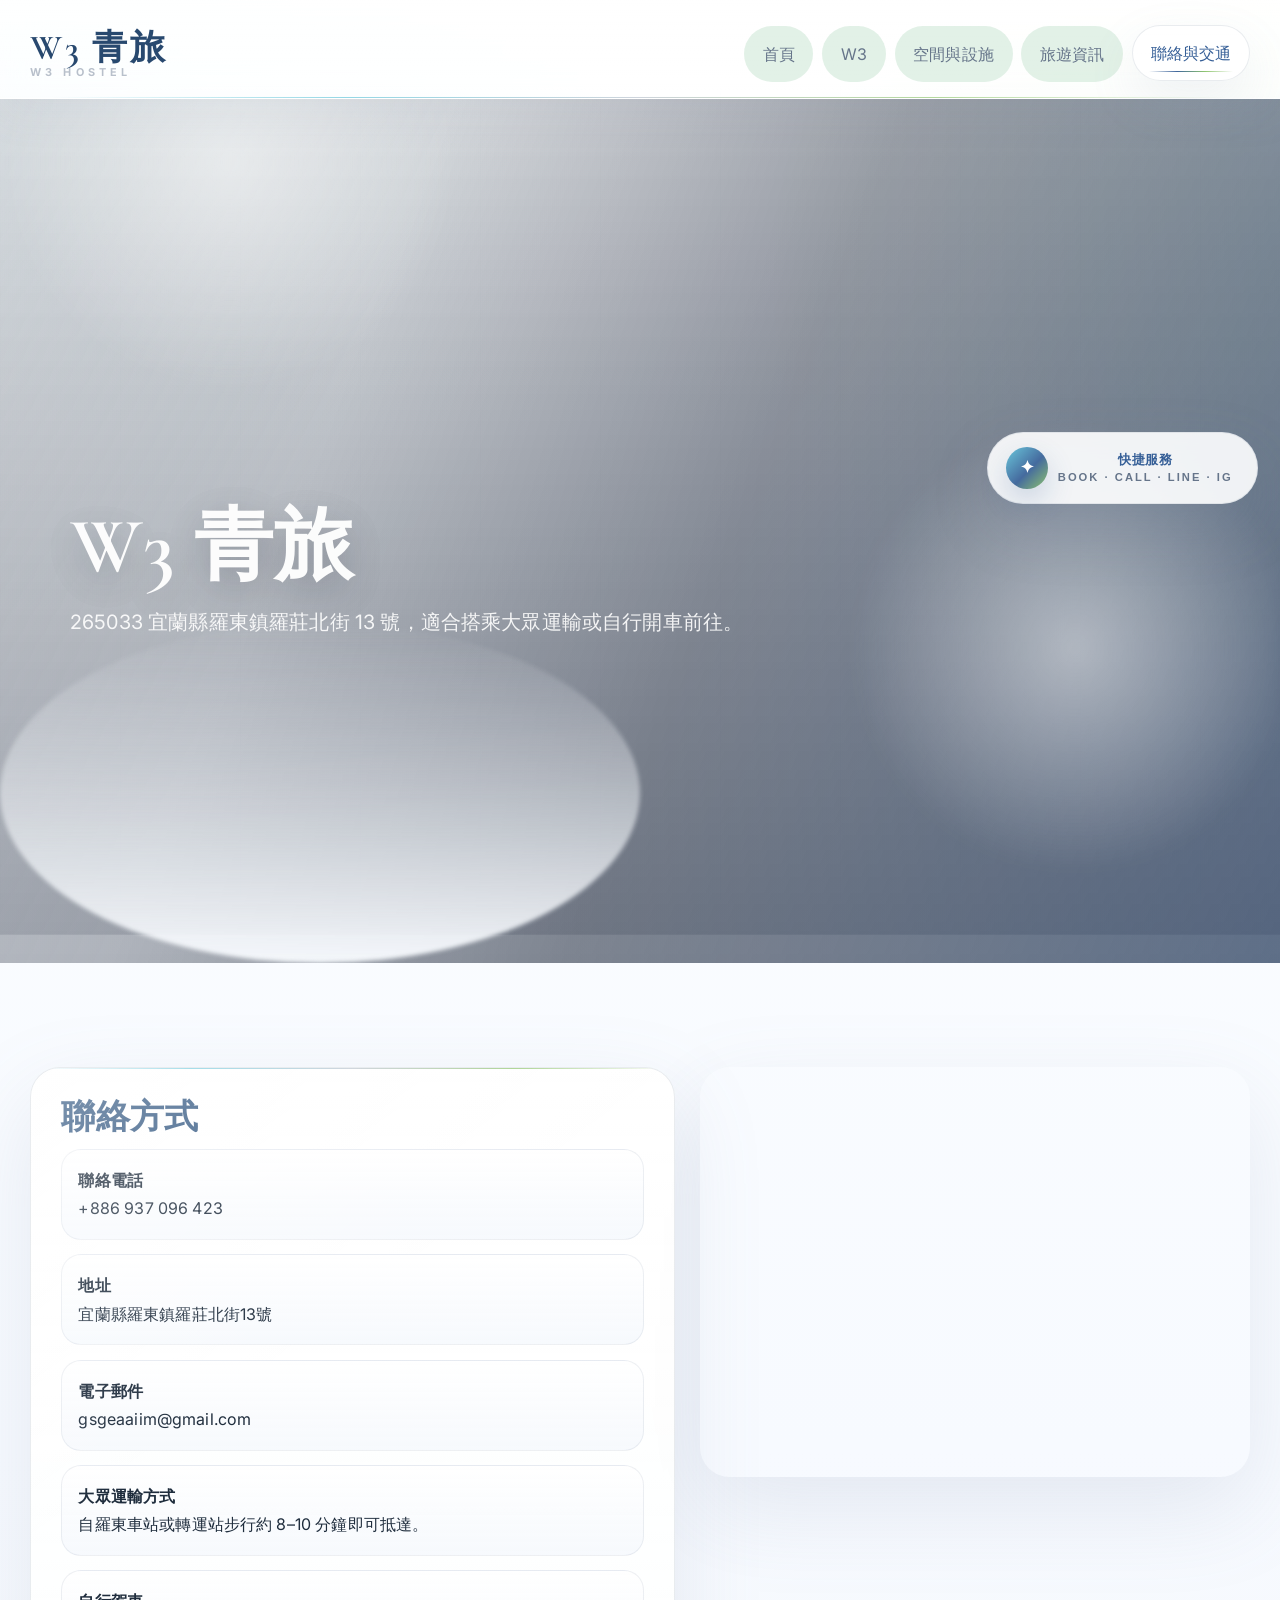
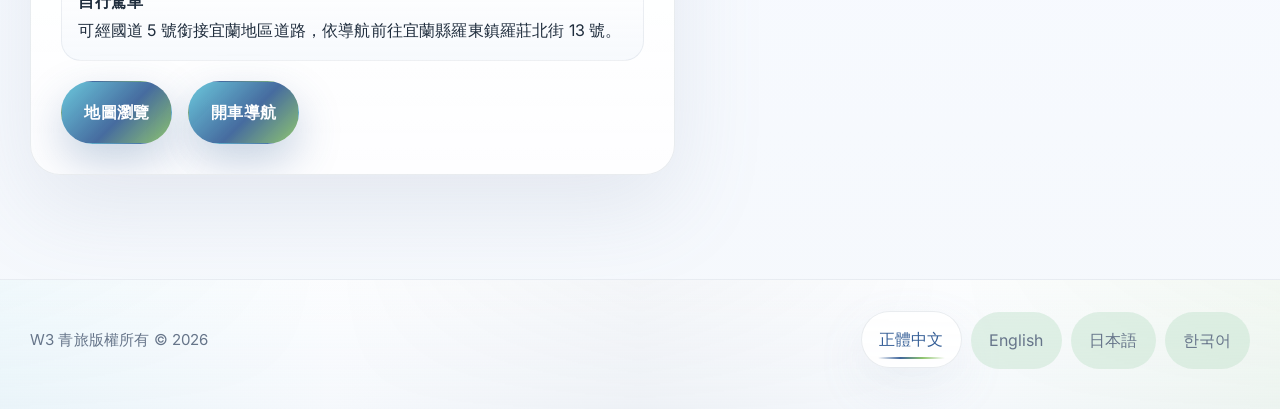
==== contact.html @ 912a3f24 "Add files via upload" ====
<!DOCTYPE html>
<html lang="zh-Hant">
<head>
  <meta charset="UTF-8" />
  <meta name="viewport" content="width=device-width, initial-scale=1.0" />
  <meta name="theme-color" content="#ffffff" />
  <title>聯絡與交通｜羅東 W3 青旅</title>
  <meta name="description" content="查看 W3 青旅地址、電話、Email 與交通方式，輕鬆抵達羅東住宿。" />
  <meta name="keywords" content="W3 Hostel 聯絡方式, 羅東青旅地址, 羅東住宿交通, 宜蘭住宿導航, 羅東住宿電話" />
  <link rel="canonical" href="https://w3-hostel.win/contact.html" />
  <meta property="og:title" content="聯絡與交通｜羅東 W3 青旅" />
  <meta property="og:description" content="快速查看地址、電話、Email 與地圖導航，輕鬆前往 W3 Hostel。" />
  <meta property="og:image" content="https://w3-hostel.win/assets/images/main-02.jpg" />
  <meta property="og:url" content="https://w3-hostel.win/contact.html" />
  <meta property="og:type" content="website" />
  <link rel="alternate" hreflang="zh-Hant" href="https://w3-hostel.win/contact.html" />
  <link rel="alternate" hreflang="en" href="https://w3-hostel.win/contact.html?lang=en" />
  <link rel="alternate" hreflang="ja" href="https://w3-hostel.win/contact.html?lang=ja" />
  <link rel="alternate" hreflang="ko" href="https://w3-hostel.win/contact.html?lang=ko" />
  <script type="application/ld+json">
  {
    "@context": "https://schema.org",
    "@type": "Hostel",
    "name": "W3 Hostel",
    "image": "https://w3-hostel.win/assets/images/main-01.jpg",
    "address": {
      "@type": "PostalAddress",
      "streetAddress": "羅莊北街13號",
      "addressLocality": "羅東鎮",
      "addressRegion": "宜蘭縣",
      "addressCountry": "TW"
    },
    "telephone": "+886937096423",
    "email": "chinghuilin48@gmail.com",
    "url": "https://w3-hostel.win/contact.html"
  }
  </script>
  <link rel="preconnect" href="https://fonts.googleapis.com" />
  <link rel="preconnect" href="https://fonts.gstatic.com" crossorigin />
  <link href="https://fonts.googleapis.com/css2?family=Cormorant+Garamond:wght@500;600;700&family=Inter:wght@400;500;600;700;800&display=swap" rel="stylesheet" />
  <link rel="stylesheet" href="assets/css/styles.css" />
  <script async src="https://www.googletagmanager.com/gtag/js?id=G-Y6GL0WTBMC"></script>
  <script>
    window.dataLayer = window.dataLayer || [];
    function gtag(){dataLayer.push(arguments);}
    gtag('js', new Date());
    gtag('config', 'G-Y6GL0WTBMC');
  </script>
</head>
<body>
  <header class="topbar">
    <div class="container nav">
      <a class="brand" href="index.html">W3 青旅<small>W3 HOSTEL</small></a>
      <nav class="nav-links">
        <a href="index.html" data-nav-index="0">首頁</a>
        <a href="w3.html" data-nav-index="1">W3</a>
        <a href="space.html" data-nav-index="2">空間與設施</a>
        <a href="travel.html" data-nav-index="3">旅遊資訊</a>
        <a class="active" href="contact.html" data-nav-index="4">聯絡與交通</a>
      </nav>
    </div>
  </header>

  <section class="hero contact-hero">
    <div class="slides">
      <div class="slide" style="background-image:url('assets/images/contact-01.jpg')"></div>
      <div class="slide" style="background-image:url('assets/images/contact-02.jpg')"></div>
      <div class="slide" style="background-image:url('assets/images/contact-03.jpg')"></div>
      <div class="slide" style="background-image:url('assets/images/contact-04.jpg')"></div>
    </div>

    <div class="hero-content">
      <h1 data-i18n="contact.blendTitle">W3 青旅</h1>
      <p data-i18n="contact.blendDesc">265033 宜蘭縣羅東鎮羅莊北街 13 號，適合搭乘大眾運輸或自行開車前往。</p>
    </div>
  </section>

  <main>
    <section>
      <div class="container contact-grid">
        <article class="card reveal">
          <h3 data-i18n="contact.cardTitle">聯絡方式</h3>
          <ul class="contact-list">
            <li>
              <strong data-i18n="contact.phone">聯絡電話</strong><br />
              <a href="tel:+886937096423">+886 937 096 423</a>
            </li>
            <li>
              <strong data-i18n="contact.address">地址</strong><br />
              宜蘭縣羅東鎮羅莊北街13號
            </li>
            <li>
              <strong data-i18n="contact.email">電子郵件</strong><br />
              <a href="mailto:gsgeaaiim@gmail.com">gsgeaaiim@gmail.com</a>
            </li>
            <li>
              <strong data-i18n="contact.transport">大眾運輸方式</strong><br />
              <span data-i18n="contact.transportDesc">自羅東車站或轉運站步行約 8–10 分鐘即可抵達。</span>
            </li>
            <li>
              <strong data-i18n="contact.drive">自行駕車</strong><br />
              <span data-i18n="contact.driveDesc">可經國道 5 號銜接宜蘭地區道路，依導航前往宜蘭縣羅東鎮羅莊北街 13 號。</span>
            </li>
          </ul>

          <div class="cta-row" style="justify-content:flex-start; margin-top:1.25rem;">
            <a class="btn btn-primary" href="https://maps.google.com/?q=%E5%AE%9C%E8%98%AD%E7%B8%A3%E7%BE%85%E6%9D%B1%E9%8E%AE%E7%BE%85%E8%8E%8A%E5%8C%97%E8%A1%9713%E8%99%9F" target="_blank" rel="noreferrer" data-i18n="contact.map">地圖瀏覽</a>
            <a class="btn btn-secondary" href="https://www.google.com/maps/dir/?api=1&destination=%E5%AE%9C%E8%98%AD%E7%B8%A3%E7%BE%85%E6%9D%B1%E9%8E%AE%E7%BE%85%E8%8E%8A%E5%8C%97%E8%A1%9713%E8%99%9F" target="_blank" rel="noreferrer" data-i18n="contact.nav">開車導航</a>
          </div>
        </article>

        <article class="embed-map reveal">
          <iframe src="https://www.google.com/maps?q=%E5%AE%9C%E8%98%AD%E7%B8%A3%E7%BE%85%E6%9D%B1%E9%8E%AE%E7%BE%85%E8%8E%8A%E5%8C%97%E8%A1%9713%E8%99%9F&z=16&output=embed" loading="lazy" referrerpolicy="no-referrer-when-downgrade"></iframe>
        </article>
      </div>
    </section>
  </main>

  <footer class="site-footer">
    <div class="container footer-inner">
      <div class="small" data-i18n="footer.rights">W3 青旅版權所有 © 2026</div>
      <div class="lang-switch">
        <button data-lang="zh-Hant" class="active">正體中文</button>
        <button data-lang="en">English</button>
        <button data-lang="ja">日本語</button>
        <button data-lang="ko">한국어</button>
      </div>
    </div>
  </footer>

  <script src="assets/js/site.js"></script>
</body>
</html>
---- assets/css/styles.css ----
:root {
  --bright-white: #ffffff;
  --white-soft: #fcfdff;
  --white-veil: rgba(255,255,255,0.78);
  --skywriting: #63c5da;
  --drizzle: #dce8f3;
  --cloud-dancer: #f5f8fc;
  --micro-chip: #242833;
  --directoire-blue: #365f97;
  --simply-green: #83bf60;
  --tangerine-tango: #dd6b2d;
  --silver-shadow: #b8c0cb;
  --silver-line: rgba(122, 139, 164, 0.18);
  --ink: #1f2d3d;
  --muted: #66758a;
  --max: 1220px;
  --radius: 30px;
  --radius-lg: 42px;
  --shadow-soft: 0 24px 60px rgba(120, 136, 160, 0.10);
  --shadow-card: 0 32px 90px rgba(119, 135, 161, 0.15);
  --shadow-float: 0 20px 50px rgba(138, 154, 180, 0.12);
  --border-soft: 1px solid rgba(118, 135, 158, 0.16);
  --gradient-accent: linear-gradient(135deg, rgba(99,197,218,0.95), rgba(54,95,151,0.92) 55%, rgba(131,191,96,0.9));
  --gradient-line: linear-gradient(90deg, rgba(99,197,218,0), rgba(99,197,218,0.95), rgba(184,192,203,0.95), rgba(131,191,96,0.85), rgba(99,197,218,0));
}

* { box-sizing: border-box; }
html { scroll-behavior: smooth; }
body {
  margin: 0;
  color: var(--ink);
  font-family: "Inter", "Noto Sans TC", "Noto Sans JP", "Noto Sans KR", system-ui, sans-serif;
  line-height: 1.78;
  letter-spacing: 0.01em;
  background:
    radial-gradient(circle at 0% 0%, rgba(99,197,218,0.10), transparent 26%),
    radial-gradient(circle at 100% 14%, rgba(131,191,96,0.10), transparent 24%),
    linear-gradient(180deg, #ffffff 0%, #fbfdff 26%, #f7faff 72%, #f5f8fc 100%);
}
body::before,
body::after {
  content: "";
  position: fixed;
  inset: 0;
  pointer-events: none;
  z-index: 0;
}
body::before {
  background:
    linear-gradient(120deg, rgba(255,255,255,0.55), transparent 36%),
    repeating-linear-gradient(90deg, rgba(184,192,203,0.045) 0, rgba(184,192,203,0.045) 1px, transparent 1px, transparent 120px);
  opacity: 0.58;
}
body::after {
  background:
    radial-gradient(circle at 18% 18%, rgba(255,255,255,0.72), transparent 18%),
    radial-gradient(circle at 84% 72%, rgba(255,255,255,0.68), transparent 18%);
  filter: blur(8px);
  opacity: 0.7;
}

::selection { background: rgba(99,197,218,0.18); color: var(--ink); }
a { color: inherit; text-decoration: none; }
img { max-width: 100%; display: block; }
main, header, footer { position: relative; z-index: 1; }
.container { width: min(100% - 2rem, var(--max)); margin: 0 auto; }

.topbar {
  position: sticky;
  top: 0;
  z-index: 50;
  padding-top: 10px;
  backdrop-filter: blur(18px) saturate(160%);
  background: linear-gradient(180deg, rgba(255,255,255,0.90), rgba(255,255,255,0.74));
  border-bottom: 1px solid rgba(255,255,255,0.84);
  box-shadow: 0 16px 40px rgba(129, 145, 168, 0.08);
}
.topbar::after {
  content: "";
  position: absolute;
  left: 50%;
  bottom: 0;
  width: min(92vw, 1240px);
  height: 1px;
  transform: translateX(-50%);
  background: var(--gradient-line);
  opacity: 0.72;
}
.nav {
  display: flex;
  align-items: center;
  justify-content: space-between;
  min-height: 88px;
  gap: 1rem;
}
.brand {
  display: inline-flex;
  flex-direction: column;
  gap: .18rem;
  font-family: "Cormorant Garamond", "Noto Serif TC", serif;
  font-size: 2.2rem;
  line-height: .95;
  font-weight: 700;
  letter-spacing: .08em;
  color: #28496f;
  text-shadow: 0 1px 0 rgba(255,255,255,0.85);
}
.brand small {
  font-family: "Inter", sans-serif;
  font-size: .68rem;
  font-weight: 700;
  letter-spacing: .38em;
  color: var(--silver-shadow);
}
.nav-links, .lang-switch {
  display: flex;
  flex-wrap: wrap;
  gap: .55rem;
}
.nav-links a,
.lang-switch button {
  position: relative;
  padding: .82rem 1.1rem;
  border-radius: 999px;
  border: 1px solid transparent;
  color: var(--muted);
  background: rgba(197, 228, 208, 0.5);
  font: inherit;
  transition: transform .28s ease, color .28s ease, background .28s ease, border-color .28s ease, box-shadow .28s ease;
  cursor: pointer;
}
.nav-links a::after,
.lang-switch button::after {
  content: "";
  position: absolute;
  left: 1rem;
  right: 1rem;
  bottom: .5rem;
  height: 1.5px;
  border-radius: 999px;
  background: linear-gradient(90deg, rgba(99,197,218,0), rgba(54,95,151,0.95), rgba(131,191,96,0.9), rgba(99,197,218,0));
  transform: scaleX(0);
  transform-origin: center;
  transition: transform .28s ease;
}
.nav-links a:hover,
.nav-links a.active,
.lang-switch button:hover,
.lang-switch button.active {
  color: var(--directoire-blue);
  background: rgba(255,255,255,0.88);
  border-color: rgba(118,135,158,0.16);
  box-shadow: var(--shadow-float);
  transform: translateY(-1px);
}
.nav-links a:hover::after,
.nav-links a.active::after,
.lang-switch button:hover::after,
.lang-switch button.active::after { transform: scaleX(1); }

.hero,
.page-hero {
  position: relative;
  overflow: hidden;
  color: var(--bright-white);
}
.hero {
  min-height: 96vh;
  display: grid;
  align-items: center;
}
.hero::before,
.page-hero::before {
  content: "";
  position: absolute;
  inset: 0;
  z-index: 1;
  background:
    linear-gradient(112deg, rgba(255,255,255,0.18) 0%, rgba(255,255,255,0.06) 28%, rgba(23,33,54,0.30) 56%, rgba(32,58,96,0.55) 100%),
    linear-gradient(180deg, rgba(16,26,44,0.16), rgba(16,26,44,0.34));
}
.hero::after,
.page-hero::after {
  content: "";
  position: absolute;
  inset: auto auto -18% -8%;
  width: 50vw;
  height: 50vw;
  min-width: 340px;
  min-height: 340px;
  border-radius: 50%;
  z-index: 1;
  background: radial-gradient(circle, rgba(255,255,255,0.22) 0%, rgba(255,255,255,0.05) 36%, transparent 68%);
  filter: blur(2px);
}
.hero-content,
.page-hero .container {
  position: relative;
  z-index: 2;
}
.hero-content {
  width: min(100% - 2rem, 1140px);
  margin: 0 auto;
  padding: 9rem 0 6.5rem;
}
.hero-content > * { max-width: 780px; }
.slides, .slides::after { position: absolute; inset: 0; }
.slides::after {
  content: "";
  background: linear-gradient(180deg, rgba(255,255,255,0.02), rgba(17,28,49,0.16));
}
.slide {
  position: absolute;
  inset: 0;
  background-size: cover;
  background-position: center;
  opacity: 0;
  animation: heroFade 18s infinite;
  transform: scale(1.08);
  filter: saturate(0.98) brightness(0.96);
}
.slide:nth-child(1) { animation-delay: 0s; }
.slide:nth-child(2) { animation-delay: 6s; }
.slide:nth-child(3) { animation-delay: 12s; }
@keyframes heroFade {
  0%, 28% { opacity: 1; }
  33%, 100% { opacity: 0; }
}
.eyebrow {
  display: inline-flex;
  align-items: center;
  gap: .72rem;
  padding: .65rem 1rem;
  border-radius: 999px;
  background: rgba(255,255,255,0.13);
  border: 1px solid rgba(255,255,255,0.22);
  box-shadow: inset 0 1px 0 rgba(2210, 255, 255, 0.5), 0 14px 34px rgba(17,28,49,0.08);
  font-size: .82rem;
  font-weight: 600;
  letter-spacing: .22em;
  text-transform: uppercase;
}
.hero h1,
.page-hero h1,
.section-head h2,
.overlay-text h3,
.card h3 {
  font-family: "Cormorant Garamond", "Noto Serif TC", serif;
  letter-spacing: .01em;
}
.hero h1,
.page-hero h1 {
  font-size: clamp(3.2rem, 6.2vw, 6.1rem);
  line-height: .94;
  margin: 1.15rem 0 1.2rem;
  font-weight: 700;
  text-wrap: balance;
  text-shadow: 0 12px 40px rgba(12,20,38,0.24);
}
.hero p,
.page-hero p {
  font-size: clamp(1.05rem, 1.8vw, 1.24rem);
  color: rgba(255,255,255,0.94);
  max-width: 52rem;
}
.cta-row {
  display: flex;
  flex-wrap: wrap;
  gap: 1rem;
  margin-top: 2rem;
}
.btn {
  display: inline-flex;
  align-items: center;
  gap: .65rem;
  padding: 1rem 1.38rem;
  border-radius: 999px;
  font-weight: 1000;
  border: 1px solid transparent;
  transition: transform .28s ease, box-shadow .28s ease, border-color .28s ease, background .28s ease, color .28s ease;
}
.btn:hover { transform: translateY(-2px); }
.btn-primary {
  color: var(--bright-white);
  background: var(--gradient-accent);
  box-shadow: 0 18px 44px rgba(54,95,151,0.28);
}
.btn-secondary {
  color: var(--bright-white);
  background: var(--gradient-accent);
  box-shadow: 0 18px 44px rgba(54,95,151,0.28);
}
.stats {
  display: grid;
  grid-template-columns: repeat(3, 1fr);
  gap: 1rem;
  max-width: 900px;
  margin-top: 2.5rem;
}
.stat {
  padding: 1.15rem 1.15rem;
  border-radius: 28px;
  background: rgba(255,255,255,0.14);
  border: 1px solid rgba(255,255,255,0.22);
  backdrop-filter: blur(14px);
  box-shadow: inset 0 1px 0 rgba(255,255,255,0.14), 0 20px 44px rgba(12,20,38,0.10);
}
.stat strong {
  display: block;
  font-family: "Cormorant Garamond", serif;
  font-size: 2.35rem;
  line-height: 1;
  margin-bottom: .34rem;
}
.stat span { color: rgba(240,245,255,1); }

main section { padding: 6.5rem 0; }
.section-head {
  position: relative;
  max-width: 780px;
  margin-bottom: 2.6rem;
}
.section-head::after {
  content: "";
  display: block;
  width: 120px;
  height: 1px;
  margin-top: 1.3rem;
  background: var(--gradient-line);
}
.kicker {
  color: var(--silver-shadow);
  text-transform: uppercase;
  letter-spacing: .28em;
  font-size: .72rem;
  font-weight: 800;
}
.section-head h2 {
  font-size: clamp(2.8rem, 4.2vw, 4rem);
  margin: .5rem 0 .9rem;
  line-height: .95;
  color: #294a73;
  text-wrap: balance;
}
.section-head p { color: var(--muted); font-size: 1.02rem; }

.feature-grid,
.info-grid,
.travel-grid,
.contact-grid,
.booking-grid {
  display: grid;
  gap: 1.55rem;
}
.feature-grid { grid-template-columns: repeat(3, 1fr); }
.info-grid { grid-template-columns: repeat(2, 1fr); }
.travel-grid { grid-template-columns: repeat(2, 1fr); }
.contact-grid { grid-template-columns: 1.08fr .92fr; }
.booking-grid { grid-template-columns: repeat(2, 1fr); }

.card,
.social-chip,
.overlay-text,
.multi-bg,
.parallax,
.blend-bg,
.embed-map iframe {
  box-shadow: var(--shadow-card);
}
.card {
  position: relative;
  overflow: hidden;
  background: linear-gradient(180deg, rgba(255,255,255,0.94), rgba(255,255,255,0.84));
  border: var(--border-soft);
  border-radius: var(--radius);
  padding: 1.9rem;
  backdrop-filter: blur(16px);
}
.card::before {
  content: "";
  position: absolute;
  inset: 0 0 auto 0;
  height: 1px;
  background: var(--gradient-line);
  opacity: .85;
}
.card::after {
  content: "";
  position: absolute;
  inset: 0;
  background: linear-gradient(145deg, rgba(255,255,255,0.38), transparent 42%);
  pointer-events: none;
}
.card h3 {
  position: relative;
  margin: .12rem 0 .85rem;
  font-size: 2.15rem;
  line-height: 1.02;
  color: #325781;
}
.card p,
.card li { position: relative; color: var(--ink); }
.icon-badge {
  width: 3.45rem;
  height: 3.45rem;
  display: inline-grid;
  place-items: center;
  border-radius: 20px;
  margin-bottom: 1.15rem;
  color: white;
  font-size: 1.18rem;
  background: linear-gradient(145deg, rgba(54,95,151,0.98), rgba(99,197,218,0.94), rgba(131,191,96,0.9));
  box-shadow: 0 16px 36px rgba(54,95,151,0.22);
}

.page-hero {
  min-height: 64vh;
  display: grid;
  align-items: end;
}
.page-hero .container {
  padding-bottom: 3.8rem;
}
.page-hero .container > * { max-width: 760px; }
.parallax-stack { display: grid; gap: 1.5rem; }
.parallax,
.multi-bg,
.blend-bg {
  position: relative;
  overflow: hidden;
  border-radius: var(--radius-lg);
  isolation: isolate;
  border: 1px solid rgba(255,255,255,0.38);
}
.parallax {
  min-height: 410px;
  background-attachment: fixed;
  background-size: cover;
  background-position: center;
}
.parallax::before,
.multi-bg::before,
.blend-bg::before {
  content: "";
  position: absolute;
  inset: 0;
}
.parallax::after,
.multi-bg::after,
.blend-bg::after {
  content: "";
  position: absolute;
  inset: 0;
  background:
    linear-gradient(165deg, rgba(255,255,255,0.16), rgba(255,255,255,0.03) 26%, rgba(17,27,46,0.18) 54%, rgba(36,55,88,0.34)),
    linear-gradient(180deg, rgba(17,27,46,0.04), rgba(17,27,46,0.24));
}
.overlay-text {
  position: absolute;
  inset: auto 1.5rem 1.5rem 1.5rem;
  z-index: 2;
  color: white;
  padding: 1.22rem 1.28rem;
  border-radius: 26px;
  border: 1px solid rgba(255,255,255,0.16);
  background: linear-gradient(180deg, rgba(255,255,255,0.18), rgba(18,35,63,0.58));
  backdrop-filter: blur(16px) saturate(130%);
}
.overlay-text h3 {
  font-size: 2.1rem;
  margin: 0 0 .42rem;
}
.overlay-text p { margin: 0; color: rgba(255,255,255,0.92); }
.multi-bg, .blend-bg { min-height: 410px; }
.multi-bg::before {
  background-image: var(--bg1), var(--bg2), var(--bg3), var(--bg4);
  background-size: cover, 36%, 26%, 22%;
  background-position: center, 8% 14%, 88% 18%, 82% 84%;
  background-repeat: no-repeat;
  transform: scale(1.03);
}
.blend-bg::before {
  background-image: linear-gradient(135deg, rgba(255,255,255,.10), rgba(54,95,151,.28)), var(--bg1), var(--bg2);
  background-size: cover, cover, 34%;
  background-position: center, center, 92% 12%;
  background-blend-mode: screen, normal, soft-light;
}
.room-list,
.service-list,
.contact-list,
.transport-list {
  list-style: none;
  padding: 0;
  margin: 0;
  display: grid;
  gap: .9rem;
}
.room-list li,
.service-list li,
.contact-list li,
.transport-list li {
  padding: 1rem 1rem;
  border-radius: 20px;
  background: linear-gradient(180deg, rgba(255,255,255,0.96), rgba(246,249,253,0.92));
  border: 1px solid rgba(118,135,158,0.12);
  box-shadow: inset 0 1px 0 rgba(255,255,255,0.75);
}
.social-row,
.footer-links {
  display: flex;
  flex-wrap: wrap;
  gap: .9rem;
  align-items: center;
}
.social-chip {
  position: relative;
  display: inline-flex;
  align-items: center;
  gap: .68rem;
  padding: .95rem 1.12rem;
  border-radius: 999px;
  background: linear-gradient(180deg, rgba(255,255,255,0.95), rgba(250,252,255,0.88));
  border: var(--border-soft);
  transition: transform .28s ease, box-shadow .28s ease, border-color .28s ease;
}
.social-chip:hover,
.booking-grid .card:hover,
.feature-grid .card:hover,
.info-grid .card:hover,
.travel-grid .card:hover,
.parallax:hover,
.multi-bg:hover,
.blend-bg:hover {
  transform: translateY(-4px);
  box-shadow: 0 32px 86px rgba(117, 133, 157, 0.18);
}
.embed-map iframe {
  width: 100%;
  min-height: 410px;
  border: 0;
  border-radius: var(--radius);
}

.site-footer {
  position: relative;
  overflow: hidden;
  padding: 2rem 0 2.5rem;
  background: linear-gradient(180deg, rgba(255,255,255,0.64) 0%, rgba(245,248,252,0.98) 100%);
  border-top: 1px solid rgba(118,135,158,0.10);
}
.site-footer::before {
  content: "";
  position: absolute;
  inset: 0;
  pointer-events: none;
  background:
    linear-gradient(90deg, rgba(99,197,218,0.08), transparent 26%, rgba(184,192,203,0.12) 50%, transparent 74%, rgba(131,191,96,0.08));
}
.footer-inner {
  position: relative;
  display: flex;
  justify-content: space-between;
  align-items: center;
  gap: 1rem;
  flex-wrap: wrap;
}
.small { color: var(--muted); font-size: .94rem; }
.reveal {
  opacity: 0;
  transform: translateY(50px);
  transition: opacity .9s ease, transform .9s ease;
}
.reveal.visible {
  opacity: 1;
  transform: translateY(0);
}

@media (max-width: 960px) {
  .feature-grid,
  .info-grid,
  .travel-grid,
  .contact-grid,
  .booking-grid,
  .stats { grid-template-columns: 1fr; }
  .nav {
    padding: .6rem 0 1rem;
    align-items: flex-start;
    flex-direction: column;
  }
  .hero { min-height: 88vh; }
  .parallax { background-attachment: scroll; }
}

@media (max-width: 720px) {
  .topbar { padding-top: 0; }
  main section { padding: 4.6rem 0; }
  .hero-content { padding: 7.4rem 0 4.4rem; }
  .hero h1, .page-hero h1 { font-size: clamp(2.8rem, 12vw, 4.5rem); }
  .section-head h2 { font-size: clamp(2.45rem, 9vw, 3.2rem); }
  .multi-bg::before,
  .blend-bg::before { background-size: cover, 42%, 34%, 28%; }
  .overlay-text { inset: auto 1rem 1rem 1rem; }
  .card { padding: 1.5rem; }
  .brand { font-size: 1.9rem; }
}



/* Ultra scroll scene upgrade */
html { overflow-x: hidden; }
body { overflow-x: hidden; }

.hero,
.page-hero,
.parallax,
.multi-bg,
.blend-bg,
.card,
.section-head,
.contact-grid,
.info-grid,
.travel-grid {
  transform-style: preserve-3d;
  will-change: transform, opacity, filter;
}

.hero::after,
.page-hero::after {
  content: "";
  position: absolute;
  inset: auto 0 0 0;
  height: 28%;
  z-index: 1;
  background: linear-gradient(180deg, rgba(255,255,255,0) 0%, rgba(248,251,255,0.42) 45%, rgba(248,251,255,0.96) 100%);
  pointer-events: none;
}

.hero .slides,
.page-hero {
  transform: translateY(calc(var(--hero-shift, 0px) * -0.8)) scale(var(--hero-scale, 1));
  transition: transform .25s linear;
}

.hero-content,
.page-hero .container {
  position: relative;
  z-index: 2;
  transform: translateY(var(--hero-content-shift, 0px));
  transition: transform .25s linear;
}

.reveal {
  opacity: 0;
  transform: translate3d(0, 72px, 0) scale(.965);
  filter: blur(10px);
  transition:
    opacity .9s cubic-bezier(.2,.8,.2,1),
    transform 1.05s cubic-bezier(.2,.8,.2,1),
    filter 1s ease,
    box-shadow .5s ease;
}
.reveal.visible {
  opacity: 1;
  transform: translate3d(0, 0, 0) scale(1);
  filter: blur(0);
}

.reveal.scene-active {
  transform:
    translate3d(0, calc(var(--scene-shift, 0px) * -0.16), 0)
    scale(calc(1 + var(--scene-depth, 0) * 0.018))
    rotateX(calc(var(--scene-tilt, 0deg) * 0.35));
}

.page-hero {
  min-height: 72vh;
  display: grid;
  align-items: end;
  padding: 9rem 0 4rem;
  background-attachment: fixed !important;
}

.page-hero .container {
  background: linear-gradient(180deg, rgba(255,255,255,0.08), rgba(255,255,255,0.14));
  backdrop-filter: blur(10px);
  border: 1px solid rgba(255,255,255,0.18);
  border-radius: 32px;
  padding: 2rem 2rem 2.1rem;
  box-shadow: 0 28px 80px rgba(80, 102, 136, 0.14);
}

.parallax-stack {
  display: grid;
  gap: 28px;
}

.parallax {
  --panel-height: 500px;
  --panel-radius: 28px;
  --panel-shadow: 0 24px 60px rgba(15, 23, 42, 0.18);

  position: relative;
  min-height: var(--panel-height);
  border-radius: var(--panel-radius);
  overflow: hidden;
  isolation: isolate;
  box-shadow: var(--panel-shadow);
  border: 1px solid rgba(255, 255, 255, 0.08);

  background-size: contain;
  background-position: center center;
  background-repeat: no-repeat;
  background-color: #111315;

  transform: translateY(var(--scene-shift, 0));
  transition:
    transform 0.8s ease,
    box-shadow 0.5s ease,
    border-color 0.5s ease;
}

.parallax::before {
  content: "";
  position: absolute;
  inset: -2%;
  z-index: 0;

  background-image: inherit;
  background-size: cover;
  background-position: center center;
  background-repeat: no-repeat;

  transform: scale(1.12);
  filter: blur(24px) saturate(1.05) brightness(0.72);
  opacity: 0.95;
}

.parallax::after {
  content: "";
  position: absolute;
  inset: 0;
  z-index: 1;
  background:
    linear-gradient(
      to top,
      rgba(9, 12, 16, 0.78) 0%,
      rgba(9, 12, 16, 0.42) 34%,
      rgba(9, 12, 16, 0.16) 58%,
      rgba(9, 12, 16, 0.06) 100%
    );
}

.parallax:hover {
  box-shadow: 0 32px 80px rgba(15, 23, 42, 0.24);
  transform: translateY(calc(var(--scene-shift, 0) - 4px));
}

.overlay-text {
  position: absolute;
  left: 32px;
  right: 32px;
  bottom: 28px;
  z-index: 2;
  max-width: 720px;
  color: #fff;
}

.overlay-text h1,
.overlay-text h2,
.overlay-text h3 {
  margin: 0 0 10px;
  color: #fff;
  line-height: 1.15;
  letter-spacing: 0.01em;
  text-shadow: 0 2px 18px rgba(0, 0, 0, 0.28);
}

.overlay-text h1 {
  font-size: clamp(2rem, 4vw, 3.4rem);
  font-weight: 700;
}

.overlay-text h2 {
  font-size: clamp(1.05rem, 1.7vw, 1.35rem);
  font-weight: 500;
  opacity: 0.96;
}

.overlay-text h3 {
  font-size: clamp(1.35rem, 2vw, 2rem);
  font-weight: 700;
}

.overlay-text h1::after,
.overlay-text h3::after {
  content: "";
  display: block;
  width: 52px;
  height: 2px;
  margin-top: 12px;
  background: rgba(255, 255, 255, 0.78);
  border-radius: 999px;
}

.overlay-text p {
  margin: 0;
  font-size: clamp(0.98rem, 1.2vw, 1.08rem);
  line-height: 1.8;
  color: rgba(255, 255, 255, 0.92);
  text-shadow: 0 2px 16px rgba(0, 0, 0, 0.26);
}

.parallax.image-contain {
  background-size: contain;
}

.parallax.image-cover {
  background-size: cover;
}

.parallax.image-cover::before {
  display: none;
}

@media (max-width: 768px) {
  .parallax {
    --panel-height: 360px;
    --panel-radius: 22px;
  }

  .overlay-text {
    left: 20px;
    right: 20px;
    bottom: 20px;
    max-width: none;
  }

  .overlay-text p {
    line-height: 1.65;
  }
}

@media (max-width: 480px) {
  .parallax {
    --panel-height: 300px;
  }
}

/* reveal 進場效果 */
.reveal {
  opacity: 1;
  transform: none;
  filter: none;
  transition: opacity .9s ease, transform .9s ease;
}

.reveal.visible {
  opacity: 1;
  transform: none;
  filter: none;
}

/* 手機版 */
@media (max-width: 768px) {
  .parallax {
    --panel-height: 360px;
    --panel-radius: 22px;
  }

  .overlay-text {
    left: 20px;
    right: 20px;
    bottom: 20px;
    max-width: none;
  }

  .overlay-text p {
    line-height: 1.65;
  }
}

/* 超小螢幕 */
@media (max-width: 480px) {
  .parallax {
    --panel-height: 300px;
  }
}
.parallax {
  border: 1px solid rgba(255, 255, 255, 0.08);
  backdrop-filter: blur(2px);
}

.parallax .overlay-text h3::after,
.parallax .overlay-text h1::after {
  content: "";
  display: block;
  width: 52px;
  height: 2px;
  margin-top: 12px;
  background: rgba(255, 255, 255, 0.78);
  border-radius: 999px;
}

.card {
  transition:
    transform .25s linear,
    box-shadow .35s ease,
    border-color .35s ease,
    background .35s ease;
}
.card.scene-active {
  transform:
    translateY(calc(var(--scene-shift, 0px) * -0.08))
    scale(calc(1 + var(--scene-depth, 0) * 0.01));
  box-shadow: 0 30px 90px rgba(124, 141, 167, 0.18);
  border-color: rgba(99, 197, 218, 0.16);
}

.scene-divider {
  height: 120px;
  position: relative;
  overflow: hidden;
}
.scene-divider::before {
  content: "";
  position: absolute;
  inset: 18px 0 auto;
  height: 1px;
  background: linear-gradient(90deg, rgba(99,197,218,0), rgba(99,197,218,.55), rgba(184,192,203,.85), rgba(131,191,96,.48), rgba(99,197,218,0));
}
.scene-divider::after {
  content: "";
  position: absolute;
  left: 50%;
  top: 0;
  width: min(78vw, 880px);
  height: 100%;
  transform: translateX(-50%);
  background: radial-gradient(circle at center, rgba(255,255,255,.92), rgba(255,255,255,0) 68%);
  opacity: .9;
}

.topbar.is-scrolled {
  background: linear-gradient(180deg, rgba(255,255,255,0.92), rgba(255,255,255,0.82));
  box-shadow: 0 20px 46px rgba(129, 145, 168, 0.11);
}

@media (prefers-reduced-motion: reduce) {
  .reveal,
  .reveal.visible,
  .reveal.scene-active,
  .card.scene-active,
  .hero .slides,
  .page-hero,
  .hero-content,
  .page-hero .container,
  .parallax::before,
  .multi-bg::before,
  .blend-bg::before,
  .parallax .overlay-text,
  .multi-bg .overlay-text,
  .blend-bg .overlay-text {
    transition: none !important;
    transform: none !important;
    filter: none !important;
  }
}

@media (max-width: 900px) {
  .page-hero {
    min-height: 56vh;
    padding: 7rem 0 2.6rem;
    background-attachment: scroll !important;
  }
  .page-hero .container {
    padding: 1.35rem;
    border-radius: 24px;
  }
  .scene-divider { height: 72px; }
}



/* Floating booking button */
.floating-booking {
  position: fixed;
  right: 22px;
  bottom: 22px;
  z-index: 80;
  display: flex;
  flex-direction: column;
  gap: 12px;
  align-items: stretch;
  transition: opacity .25s ease, transform .25s ease;
}
.floating-booking .fab-main {
  display: flex;
  align-items: center;
  gap: 10px;
  min-width: 220px;
  padding: 14px 18px;
  border-radius: 999px;
  border: 1px solid rgba(118,135,158,0.14);
  background: rgba(255,255,255,0.88);
  backdrop-filter: blur(16px) saturate(160%);
  color: var(--directoire-blue);
  box-shadow: 0 24px 60px rgba(112,129,156,0.18);
  font-weight: 700;
  letter-spacing: .03em;
  transition: transform .25s ease, box-shadow .25s ease, opacity .25s ease;
}
.floating-booking .fab-main:hover {
  transform: translateY(-2px);
  box-shadow: 0 30px 70px rgba(112,129,156,0.22);
}
.floating-booking .fab-icon {
  width: 42px;
  height: 42px;
  border-radius: 50%;
  display: inline-grid;
  place-items: center;
  color: white;
  background: var(--gradient-accent);
  box-shadow: 0 12px 28px rgba(54,95,151,0.22);
  font-size: 1.05rem;
}
.floating-booking .fab-label {
  display: flex;
  flex-direction: column;
  line-height: 1.15;
}
.floating-booking .fab-label small {
  font-size: .7rem;
  color: var(--muted);
  letter-spacing: .18em;
  text-transform: uppercase;
  margin-top: 4px;
}
.floating-booking .fab-panel {
  display: grid;
  gap: 10px;
  padding: 14px;
  border-radius: 24px;
  border: var(--border-soft);
  background: rgba(255,255,255,0.86);
  backdrop-filter: blur(16px) saturate(160%);
  box-shadow: var(--shadow-card);
  opacity: 0;
  transform: translateY(8px) scale(.98);
  pointer-events: none;
  transition: opacity .25s ease, transform .25s ease;
}
.floating-booking.open .fab-panel {
  opacity: 1;
  transform: translateY(0) scale(1);
  pointer-events: auto;
}
.floating-booking .booking-link {
  display: flex;
  align-items: center;
  justify-content: space-between;
  gap: 10px;
  padding: 14px 16px;
  border-radius: 18px;
  background: linear-gradient(180deg, rgba(255,255,255,0.95), rgba(248,251,255,0.95));
  border: 1px solid rgba(118,135,158,0.12);
  color: var(--ink);
  font-weight: 600;
  transition: transform .2s ease, box-shadow .2s ease, border-color .2s ease;
}
.floating-booking .booking-link:hover {
  transform: translateY(-1px);
  box-shadow: 0 14px 34px rgba(118,135,158,0.14);
  border-color: rgba(99,197,218,0.22);
}
.floating-booking .booking-link span:last-child {
  color: var(--directoire-blue);
  font-size: .92rem;
}
.floating-booking.is-hidden {
  opacity: 0;
  transform: translateY(14px);
  pointer-events: none;
}
@media (max-width: 720px) {
  .floating-booking {
    left: 14px;
    right: 14px;
    bottom: 14px;
  }
  .floating-booking .fab-main {
    min-width: 0;
    width: 100%;
    justify-content: center;
  }
}


/* Floating quick actions */
.floating-actions {
  position: fixed;
  right: 22px;
  bottom: 22px;
  z-index: 85;
  display: flex;
  flex-direction: column;
  gap: 12px;
  align-items: stretch;
  transition: opacity .25s ease, transform .25s ease;
}
.floating-actions .fa-main {
  display: flex;
  align-items: center;
  gap: 10px;
  min-width: 228px;
  padding: 14px 18px;
  border-radius: 999px;
  border: 1px solid rgba(118,135,158,0.14);
  background: rgba(255,255,255,0.9);
  backdrop-filter: blur(16px) saturate(160%);
  color: var(--directoire-blue);
  box-shadow: 0 24px 60px rgba(112,129,156,0.18);
  font-weight: 700;
  letter-spacing: .03em;
  transition: transform .25s ease, box-shadow .25s ease, opacity .25s ease;
}
.floating-actions .fa-main:hover {
  transform: translateY(-2px);
  box-shadow: 0 30px 70px rgba(112,129,156,0.22);
}
.floating-actions .fa-icon {
  width: 42px;
  height: 42px;
  border-radius: 50%;
  display: inline-grid;
  place-items: center;
  color: white;
  background: var(--gradient-accent);
  box-shadow: 0 12px 28px rgba(54,95,151,0.22);
  font-size: 1.05rem;
}
.floating-actions .fa-label {
  display: flex;
  flex-direction: column;
  line-height: 1.15;
}
.floating-actions .fa-label small {
  font-size: .7rem;
  color: var(--muted);
  letter-spacing: .18em;
  text-transform: uppercase;
  margin-top: 4px;
}
.floating-actions .fa-panel {
  display: grid;
  gap: 10px;
  padding: 14px;
  border-radius: 24px;
  border: var(--border-soft);
  background: rgba(255,255,255,0.88);
  backdrop-filter: blur(16px) saturate(160%);
  box-shadow: var(--shadow-card);
  opacity: 0;
  transform: translateY(8px) scale(.98);
  pointer-events: none;
  transition: opacity .25s ease, transform .25s ease;
}
.floating-actions.open .fa-panel {
  opacity: 1;
  transform: translateY(0) scale(1);
  pointer-events: auto;
}
.floating-actions .action-link {
  display: flex;
  align-items: center;
  justify-content: space-between;
  gap: 10px;
  padding: 14px 16px;
  border-radius: 18px;
  background: linear-gradient(180deg, rgba(255,255,255,0.95), rgba(248,251,255,0.95));
  border: 1px solid rgba(118,135,158,0.12);
  color: var(--ink);
  font-weight: 600;
  transition: transform .2s ease, box-shadow .2s ease, border-color .2s ease;
}
.floating-actions .action-link:hover {
  transform: translateY(-1px);
  box-shadow: 0 14px 34px rgba(118,135,158,0.14);
  border-color: rgba(99,197,218,0.22);
}
.floating-actions .action-link .meta {
  color: var(--directoire-blue);
  font-size: .9rem;
}
.floating-actions .action-link.phone .meta { color: var(--simply-green); }
.floating-actions .action-link.line .meta { color: #06c755; }
.floating-actions .action-link.ig .meta { color: #dd2a7b; }
.floating-actions .action-link.book .meta { color: var(--directoire-blue); }
.floating-actions.is-hidden {
  opacity: 0;
  transform: translateY(14px);
  pointer-events: none;
}
@media (max-width: 720px) {
  .floating-actions {
    left: 14px;
    right: 14px;
    bottom: 14px;
  }
  .floating-actions .fa-main {
    min-width: 0;
    width: 100%;
    justify-content: center;
  }
}
.parallax-carousel {
  position: relative;
  overflow: hidden;
}

.parallax-slides {
  position: absolute;
  inset: 0;
  z-index: 0;
}

.parallax-slide {
  position: absolute;
  inset: 0;
  opacity: 0;
  transition: opacity 1.2s ease;
  background-size: cover;
  background-position: center;
  background-repeat: no-repeat;
}

.parallax-slide.active {
  opacity: 1;
}

/* 第四區塊文字優化（適用所有 parallax） */
.parallax-carousel .overlay-text {
  max-width: 860px;
  margin: 0 auto;
  padding: 56px 40px;

  display: flex;
  flex-direction: column;
  justify-content: center;
}

/* 標題（h1） */
.parallax-carousel .overlay-text h1 {
  font-size: clamp(28px, 3.2vw, 44px);
  line-height: 1.25;
  margin-bottom: 18px;
  letter-spacing: 0.04em;
}

/* 內容（h2） */
.parallax-carousel .overlay-text h2 {
  font-size: clamp(15px, 1.2vw, 18px);
  line-height: 1.9;
  letter-spacing: 0.02em;
  opacity: 0.92;
}

/* 手機優化 */
@media (max-width: 768px) {
  .parallax-carousel .overlay-text {
    padding: 32px 20px;
  }

  .parallax-carousel .overlay-text h1 {
    font-size: 22px;
  }

  .parallax-carousel .overlay-text h2 {
    font-size: 14px;
    line-height: 1.7;
  }
}
.parallax-carousel .overlay-text {
  backdrop-filter: blur(2px);
}
.parallax-carousel::after {
  background: linear-gradient(
    to top,
    rgba(0,0,0,0.6),
    rgba(0,0,0,0.25),
    rgba(0,0,0,0.05)
  );
}
.gallery-section {
  padding: 120px 0;
  background: #f6f6f6;
}

.gallery-container {
  max-width: 1200px;
}

/* 標題區 */
.gallery-head {
  text-align: center;
  margin-bottom: 64px;
}

.gallery-head h2 {
  font-size: clamp(30px, 3vw, 46px);
  letter-spacing: 0.06em;
  margin-bottom: 14px;
}

.gallery-head p {
  font-size: 15px;
  color: #777;
  letter-spacing: 0.04em;
}

/* 核心：非對稱排版（重點） */
.gallery-layout {
  display: grid;
  grid-template-columns: repeat(3, 1fr);
  grid-auto-rows: 220px;
  gap: 18px;
}

/* 大圖 */
.gallery-item.large {
  grid-column: span 2;
  grid-row: span 2;
}

/* 寬圖 */
.gallery-item.wide {
  grid-column: span 2;
}

/* 卡片 */
.gallery-item {
  position: relative;
  overflow: hidden;
  border-radius: 18px;
  background: #000;
}

/* 圖片 */
.gallery-item img {
  width: 100%;
  height: 100%;
  object-fit: cover;

  transform: scale(1);
  transition: transform 0.8s ease, opacity 0.6s ease;
}

/* Hover 高級動態 */
.gallery-item:hover img {
  transform: scale(1.08);
  opacity: 0.9;
}

/* 微光效果（高級感） */
.gallery-item::after {
  content: "";
  position: absolute;
  inset: 0;
  background: linear-gradient(
    to top,
    rgba(0,0,0,0.25),
    rgba(0,0,0,0.05),
    transparent
  );
  opacity: 0;
  transition: opacity 0.6s ease;
}

.gallery-item:hover::after {
  opacity: 1;
}

/* 手機 */
@media (max-width: 768px) {
  .gallery-section {
    padding: 72px 0;
  }

  .gallery-layout {
    grid-template-columns: 1fr;
    grid-auto-rows: 220px;
  }

  .gallery-item.large,
  .gallery-item.wide {
    grid-column: span 1;
    grid-row: span 1;
  }

  .gallery-head {
    margin-bottom: 36px;
  }
}
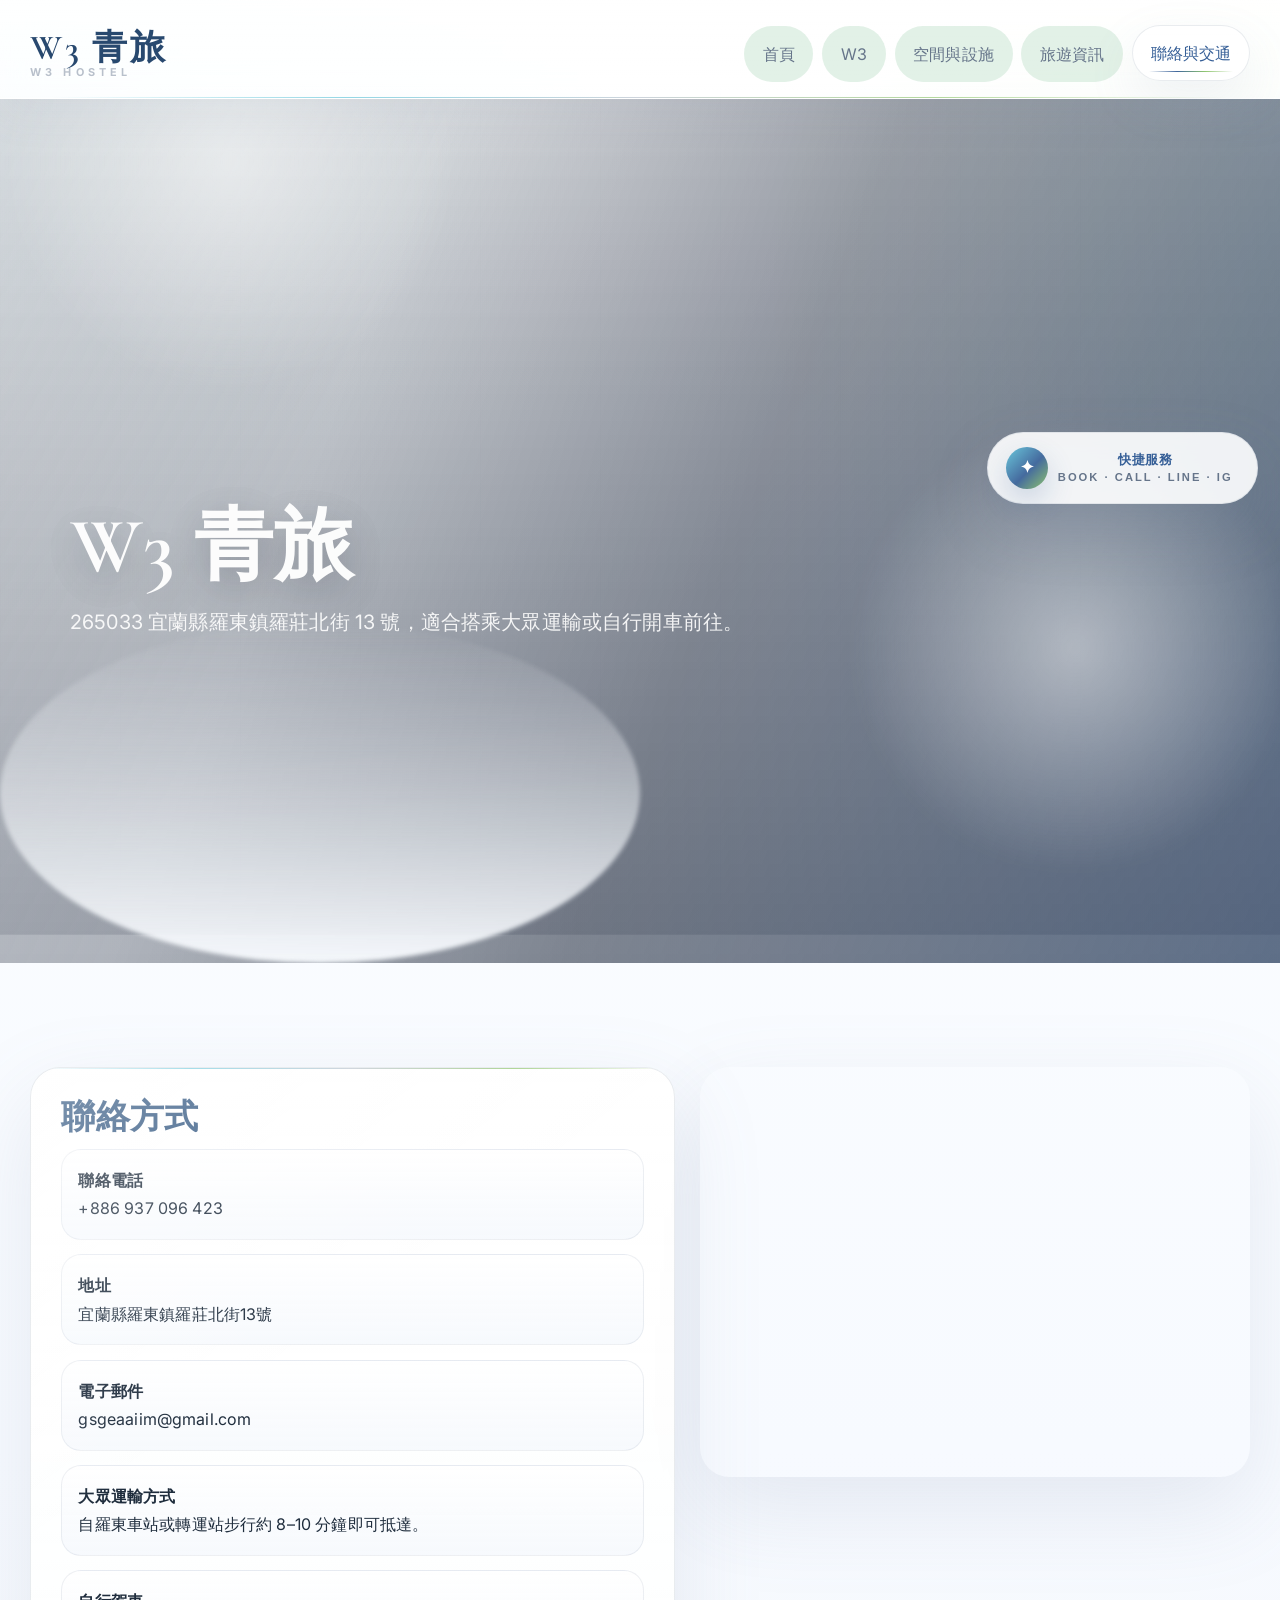
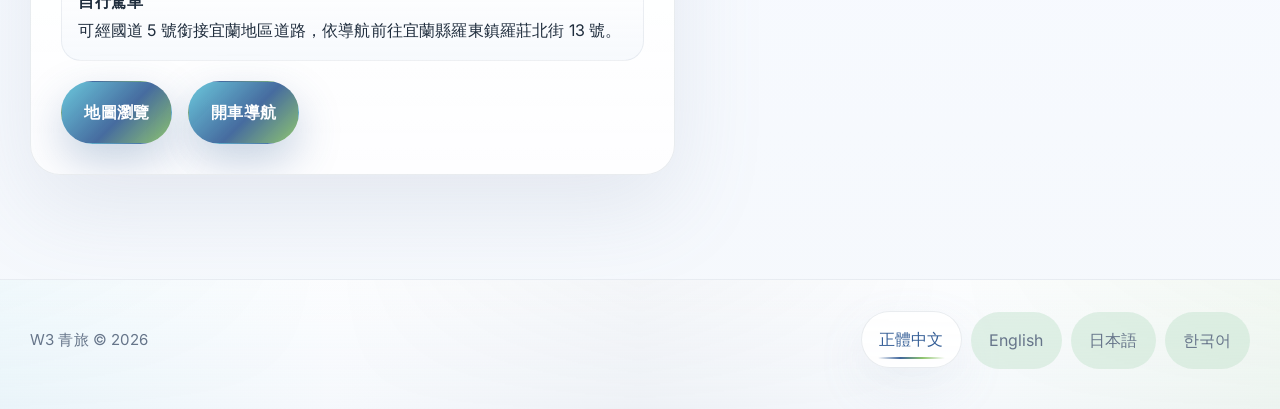
==== commit 515c0870: "Add files via upload" ====
--- a/contact.html
+++ b/contact.html
@@ -10,7 +10,7 @@
   <link rel="canonical" href="https://w3-hostel.win/contact.html" />
   <meta property="og:title" content="聯絡與交通｜羅東 W3 青旅" />
   <meta property="og:description" content="快速查看地址、電話、Email 與地圖導航，輕鬆前往 W3 Hostel。" />
-  <meta property="og:image" content="https://w3-hostel.win/assets/images/main-02.jpg" />
+  <meta property="og:image" content="https://w3-hostel.win/assets/images/contact-00.jpg" />
   <meta property="og:url" content="https://w3-hostel.win/contact.html" />
   <meta property="og:type" content="website" />
   <link rel="alternate" hreflang="zh-Hant" href="https://w3-hostel.win/contact.html" />
@@ -65,8 +65,8 @@
     <div class="slides">
       <div class="slide" style="background-image:url('assets/images/contact-01.jpg')"></div>
       <div class="slide" style="background-image:url('assets/images/contact-02.jpg')"></div>
-      <div class="slide" style="background-image:url('assets/images/contact-03.jpg')"></div>
-      <div class="slide" style="background-image:url('assets/images/contact-04.jpg')"></div>
+      <div class="slide" style="background-image:url('assets/images/space-00.jpg')"></div>
+      <div class="slide" style="background-image:url('assets/images/space-26.jpg')"></div>
     </div>
 
     <div class="hero-content">
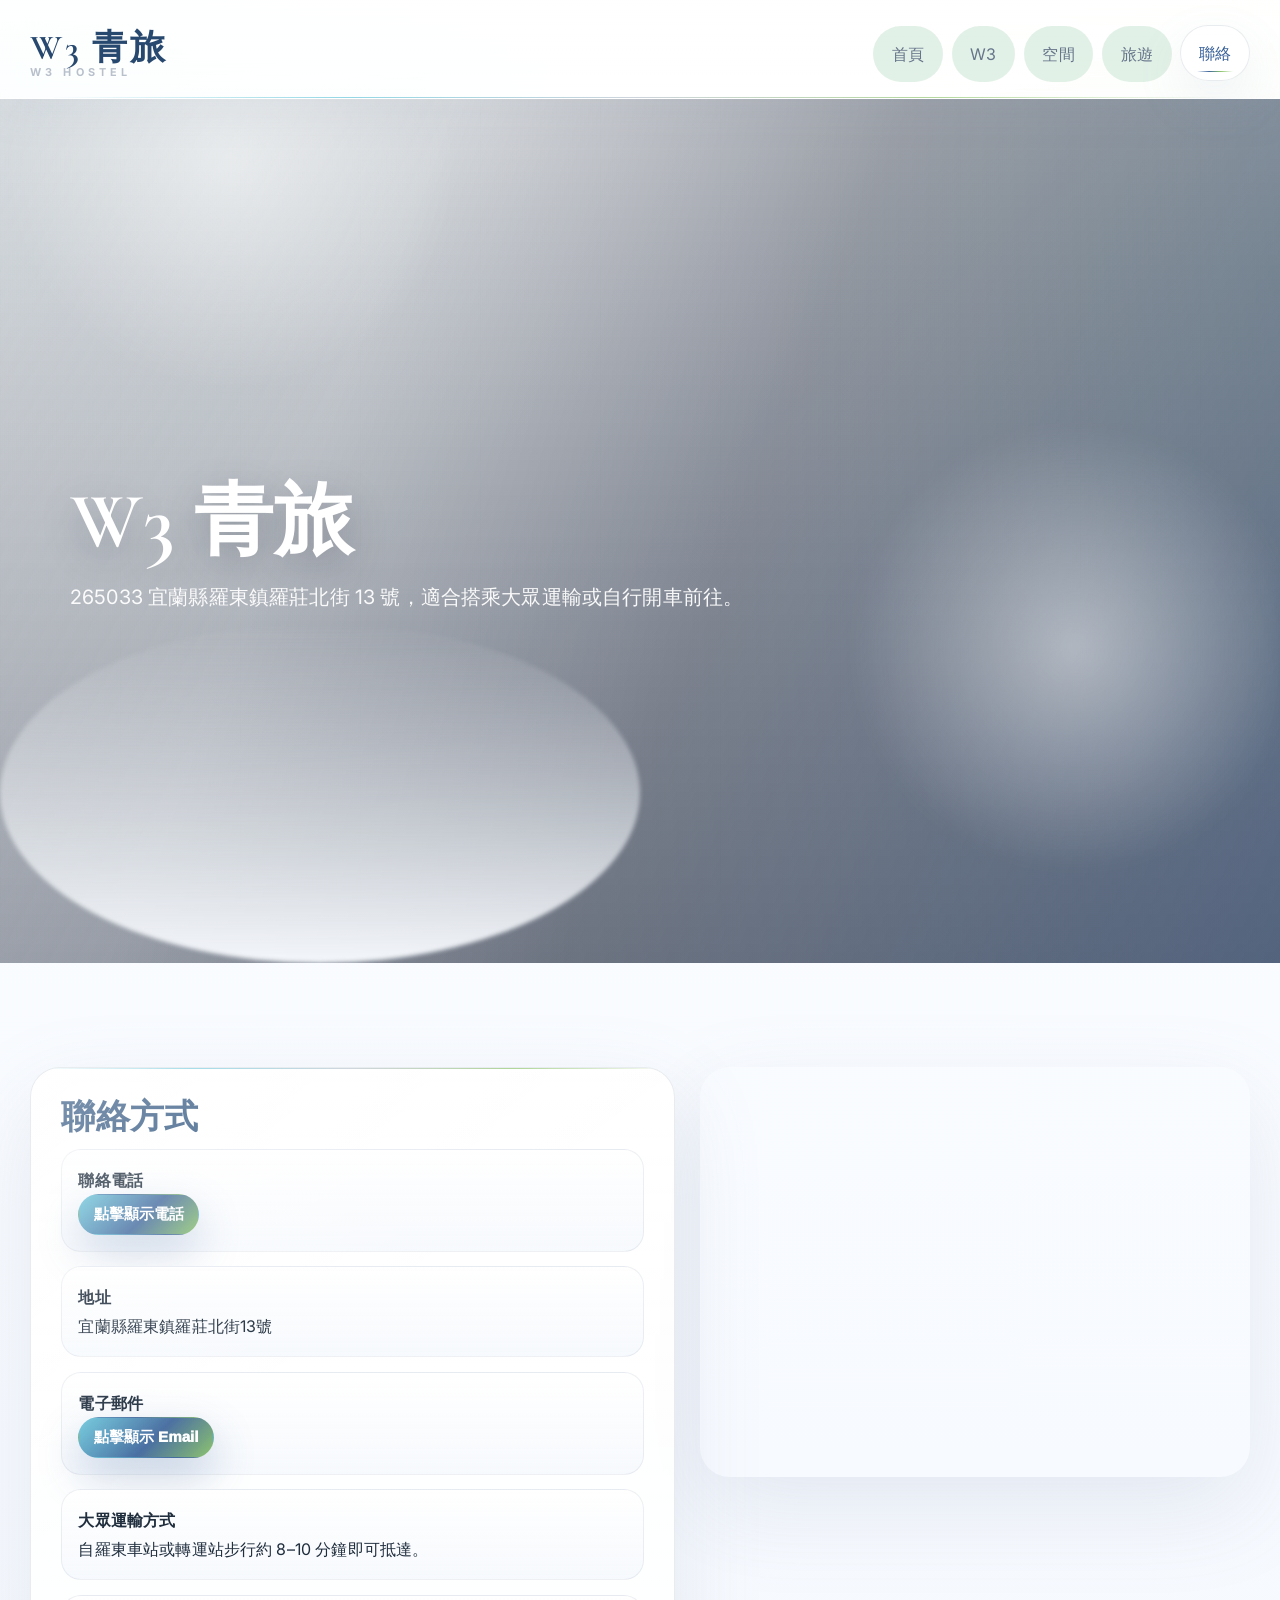
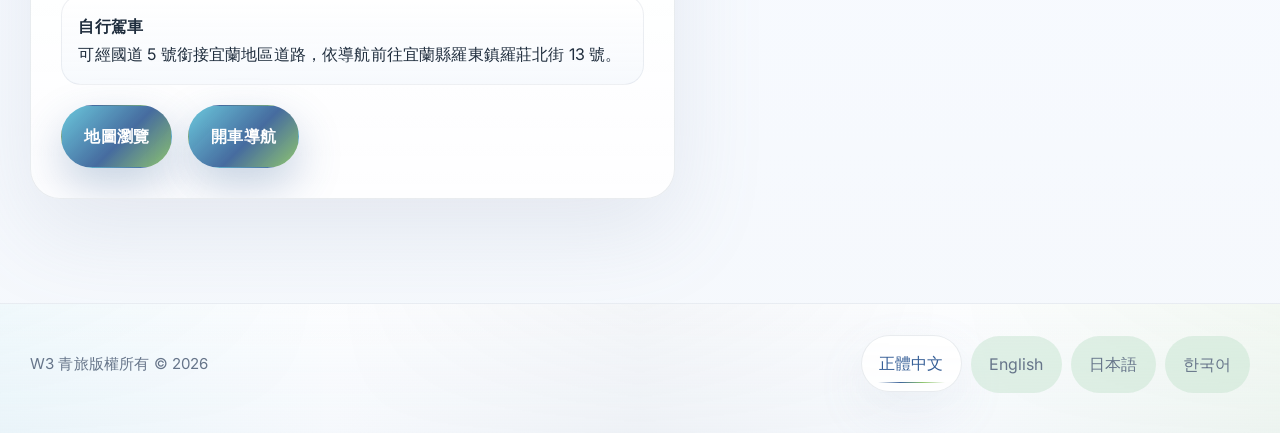
==== commit f3981146: "update click-to-reveal" ====
--- a/contact.html
+++ b/contact.html
@@ -31,7 +31,6 @@
       "addressCountry": "TW"
     },
     "telephone": "+886937096423",
-    "email": "chinghuilin48@gmail.com",
     "url": "https://w3-hostel.win/contact.html"
   }
   </script>
@@ -54,9 +53,9 @@
       <nav class="nav-links">
         <a href="index.html" data-nav-index="0">首頁</a>
         <a href="w3.html" data-nav-index="1">W3</a>
-        <a href="space.html" data-nav-index="2">空間與設施</a>
-        <a href="travel.html" data-nav-index="3">旅遊資訊</a>
-        <a class="active" href="contact.html" data-nav-index="4">聯絡與交通</a>
+        <a href="space.html" data-nav-index="2">空間</a>
+        <a href="travel.html" data-nav-index="3">旅遊</a>
+        <a class="active" href="contact.html" data-nav-index="4">聯絡</a>
       </nav>
     </div>
   </header>
@@ -82,16 +81,31 @@
           <h3 data-i18n="contact.cardTitle">聯絡方式</h3>
           <ul class="contact-list">
             <li>
-              <strong data-i18n="contact.phone">聯絡電話</strong><br />
-              <a href="tel:+886937096423">+886 937 096 423</a>
+             <strong data-i18n="contact.phone">聯絡電話</strong><br />
+             <button
+              type="button"
+              class="btn btn-secondary reveal-phone-btn"
+              data-i18n="contact.revealPhone"
+              style="padding:0.55rem 0.9rem; font-size:0.95rem;"
+              data-part1="0937"
+              data-part2="096"
+              data-part3="423"
+              onclick="revealPhone(this)">點擊顯示電話</button>
             </li>
             <li>
               <strong data-i18n="contact.address">地址</strong><br />
               宜蘭縣羅東鎮羅莊北街13號
             </li>
             <li>
-              <strong data-i18n="contact.email">電子郵件</strong><br />
-              <a href="mailto:gsgeaaiim@gmail.com">gsgeaaiim@gmail.com</a>
+             <strong data-i18n="contact.email">電子郵件</strong><br />
+             <button
+              type="button"
+              class="btn btn-secondary reveal-email-btn"
+              data-i18n="contact.revealEmail"
+              style="padding:0.55rem 0.9rem; font-size:0.95rem;"
+              data-user="gsgeaaiim"
+              data-domain="gmail.com"
+              onclick="revealEmail(this)">點擊顯示 Email</button>
             </li>
             <li>
               <strong data-i18n="contact.transport">大眾運輸方式</strong><br />
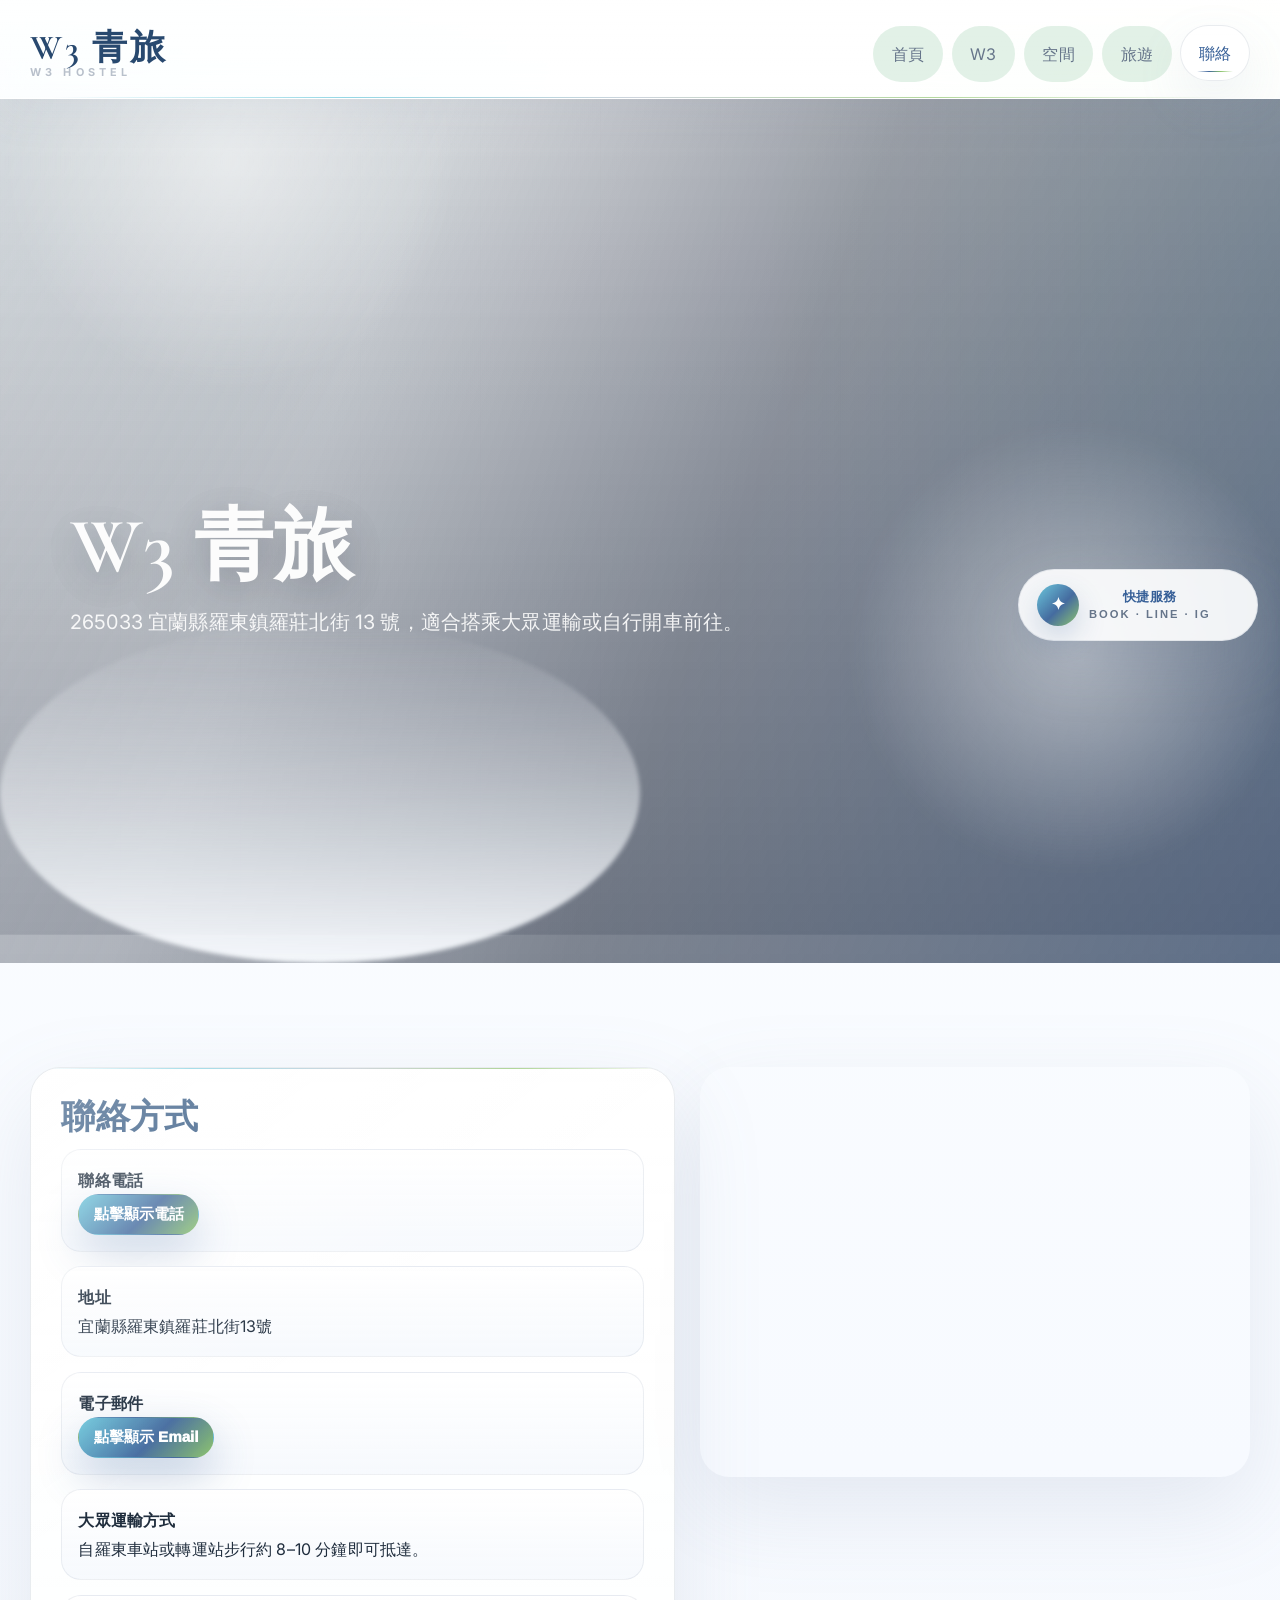
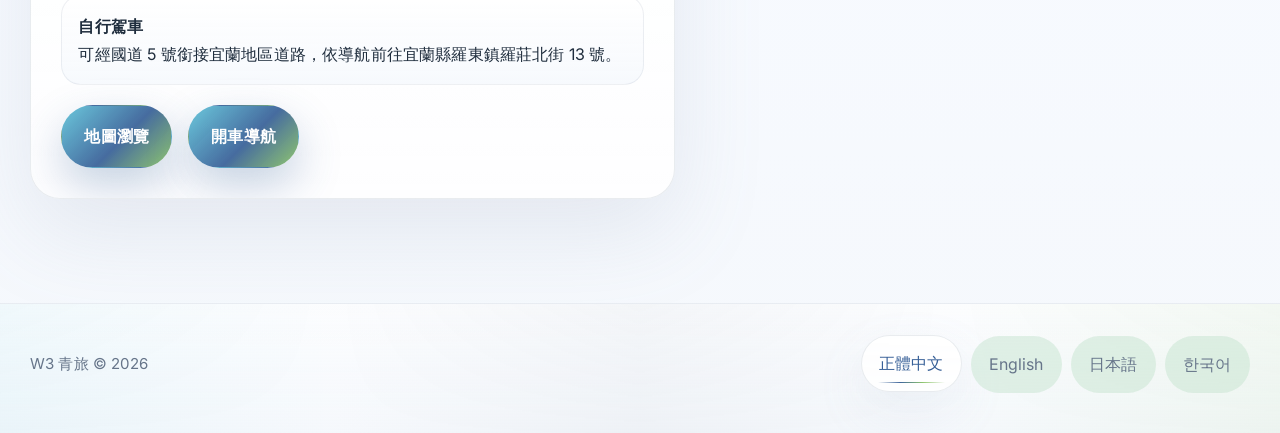
==== commit 80fa4e25: "Update contact.html" ====
--- a/contact.html
+++ b/contact.html
@@ -96,6 +96,7 @@
               <strong data-i18n="contact.address">地址</strong><br />
               宜蘭縣羅東鎮羅莊北街13號
             </li>
+            
             <li>
              <strong data-i18n="contact.email">電子郵件</strong><br />
              <button
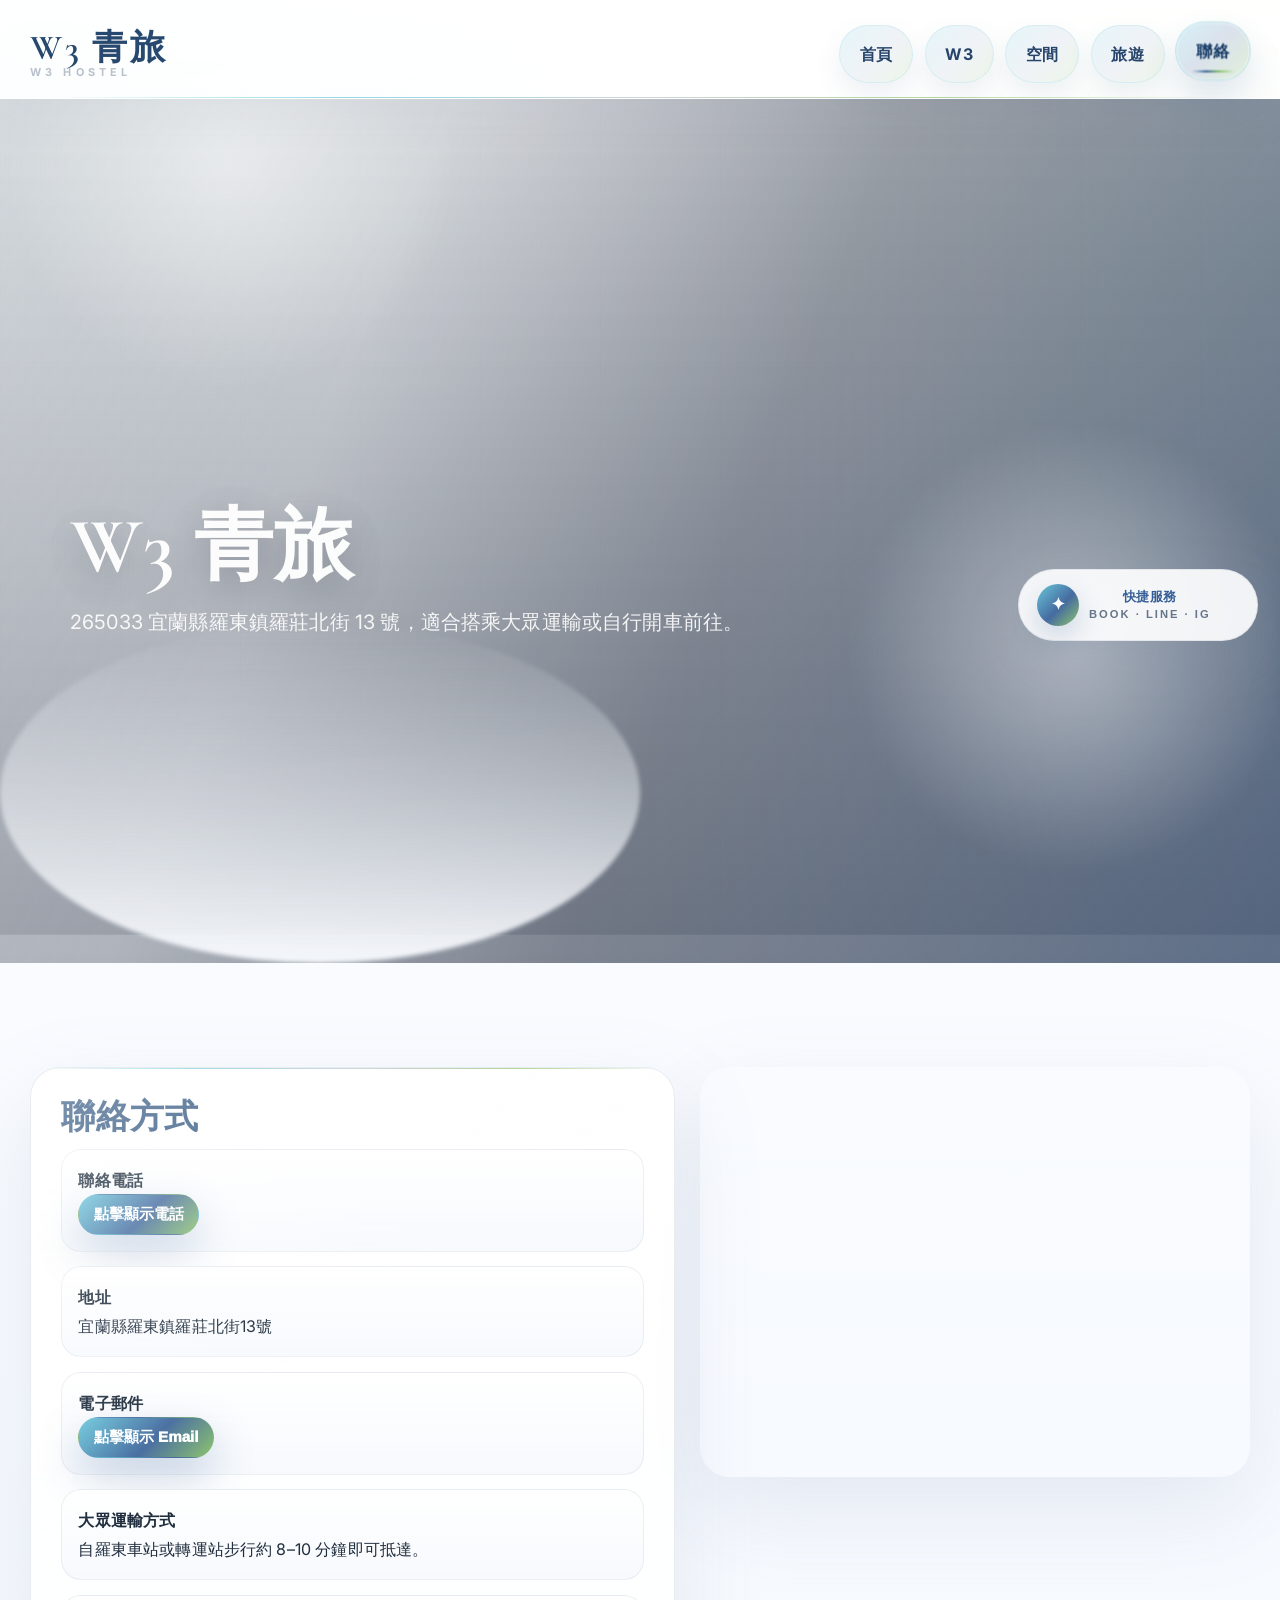
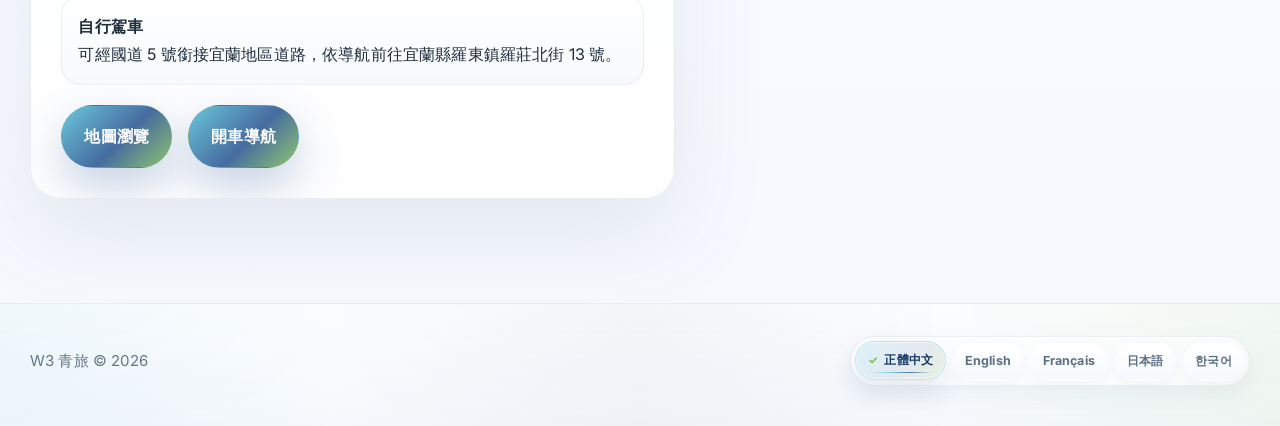
==== commit fbf0a2fc: "french, meta update" ====
--- a/contact.html
+++ b/contact.html
@@ -4,6 +4,7 @@
   <meta charset="UTF-8" />
   <meta name="viewport" content="width=device-width, initial-scale=1.0" />
   <meta name="theme-color" content="#ffffff" />
+  <meta name="author" content="James Pan | wap4u@icloud.com | +14158880807" />
   <title>聯絡與交通｜羅東 W3 青旅</title>
   <meta name="description" content="查看 W3 青旅地址、電話、Email 與交通方式，輕鬆抵達羅東住宿。" />
   <meta name="keywords" content="W3 Hostel 聯絡方式, 羅東青旅地址, 羅東住宿交通, 宜蘭住宿導航, 羅東住宿電話" />
@@ -13,8 +14,10 @@
   <meta property="og:image" content="https://w3-hostel.win/assets/images/contact-00.jpg" />
   <meta property="og:url" content="https://w3-hostel.win/contact.html" />
   <meta property="og:type" content="website" />
+  <link rel="alternate" hreflang="x-default" href="https://w3-hostel.win/contact.html" />
   <link rel="alternate" hreflang="zh-Hant" href="https://w3-hostel.win/contact.html" />
   <link rel="alternate" hreflang="en" href="https://w3-hostel.win/contact.html?lang=en" />
+  <link rel="alternate" hreflang="fr" href="https://w3-hostel.win/contact.html?lang=fr" />
   <link rel="alternate" hreflang="ja" href="https://w3-hostel.win/contact.html?lang=ja" />
   <link rel="alternate" hreflang="ko" href="https://w3-hostel.win/contact.html?lang=ko" />
   <script type="application/ld+json">
@@ -137,6 +140,7 @@
       <div class="lang-switch">
         <button data-lang="zh-Hant" class="active">正體中文</button>
         <button data-lang="en">English</button>
+        <button data-lang="fr">Français</button>
         <button data-lang="ja">日本語</button>
         <button data-lang="ko">한국어</button>
       </div>
--- a/assets/css/styles.css
+++ b/assets/css/styles.css
@@ -1400,4 +1400,166 @@
   .gallery-head {
     margin-bottom: 36px;
   }
-}+}
+
+/* Nav and language controls: differentiated interaction */
+.nav-links {
+  gap: 0.72rem;
+}
+
+.nav-links a {
+  overflow: hidden;
+  padding: 0.86rem 1.24rem;
+  border: 1px solid rgba(99, 197, 218, 0.16);
+  background:
+    linear-gradient(135deg, rgba(99,197,218,0.16), rgba(54,95,151,0.08) 52%, rgba(131,191,96,0.14)),
+    rgba(255,255,255,0.72);
+  color: #27456b;
+  font-weight: 700;
+  letter-spacing: 0.01em;
+  box-shadow: 0 12px 26px rgba(77, 106, 145, 0.10);
+  backdrop-filter: blur(12px);
+}
+
+.nav-links a::before {
+  content: "";
+  position: absolute;
+  inset: 0;
+  background:
+    linear-gradient(120deg, transparent 0%, rgba(255,255,255,0.12) 36%, rgba(255,255,255,0.8) 50%, rgba(255,255,255,0.12) 64%, transparent 100%);
+  transform: translateX(-140%);
+  transition: transform 0.7s ease;
+  pointer-events: none;
+}
+
+.nav-links a::after {
+  left: 0.95rem;
+  right: 0.95rem;
+  bottom: 0.42rem;
+  height: 2px;
+}
+
+.nav-links a:hover,
+.nav-links a:focus-visible,
+.nav-links a.active {
+  color: #163a65;
+  border-color: rgba(99, 197, 218, 0.34);
+  background:
+    linear-gradient(135deg, rgba(99,197,218,0.26), rgba(54,95,151,0.18) 48%, rgba(131,191,96,0.24)),
+    rgba(255,255,255,0.96);
+  box-shadow:
+    0 18px 34px rgba(54,95,151,0.16),
+    0 0 0 1px rgba(255,255,255,0.55) inset;
+  transform: translateY(-3px) scale(1.02);
+}
+
+.nav-links a:hover::before,
+.nav-links a:focus-visible::before,
+.nav-links a.active::before {
+  transform: translateX(140%);
+}
+
+.nav-links a:active {
+  transform: translateY(-1px) scale(0.99);
+}
+
+.lang-switch {
+  gap: 0.4rem;
+  padding: 0.28rem;
+  border-radius: 999px;
+  background: rgba(255,255,255,0.56);
+  border: 1px solid rgba(118,135,158,0.12);
+  box-shadow: inset 0 1px 0 rgba(255,255,255,0.75), 0 10px 24px rgba(120, 136, 160, 0.08);
+  backdrop-filter: blur(14px);
+}
+
+.lang-switch button {
+  padding: 0.46rem 0.74rem;
+  min-height: 34px;
+  border: 1px solid transparent;
+  background:
+    linear-gradient(180deg, rgba(255,255,255,0.92), rgba(244,248,253,0.88));
+  color: #5d6f86;
+  font-size: 0.78rem;
+  font-weight: 700;
+  letter-spacing: 0.01em;
+  box-shadow: 0 4px 12px rgba(120, 136, 160, 0.06);
+}
+
+.lang-switch button::after {
+  left: 0.8rem;
+  right: 0.8rem;
+  bottom: 0.36rem;
+  height: 1.5px;
+  background: linear-gradient(90deg, rgba(99,197,218,0), rgba(99,197,218,0.8), rgba(54,95,151,0.82), rgba(99,197,218,0));
+}
+
+.lang-switch button:hover,
+.lang-switch button:focus-visible {
+  color: #26486f;
+  background:
+    linear-gradient(180deg, rgba(255,255,255,1), rgba(239,246,255,0.98));
+  border-color: rgba(99,197,218,0.22);
+  box-shadow:
+    0 10px 20px rgba(54,95,151,0.10),
+    0 0 0 1px rgba(255,255,255,0.5) inset;
+  transform: translateY(-2px);
+}
+
+.lang-switch button.active {
+  color: #163a65;
+  border-color: rgba(99,197,218,0.26);
+  background:
+    linear-gradient(135deg, rgba(99,197,218,0.22), rgba(54,95,151,0.14) 55%, rgba(131,191,96,0.20)),
+    rgba(255,255,255,0.98);
+  box-shadow:
+    0 12px 26px rgba(54,95,151,0.12),
+    0 0 0 1px rgba(255,255,255,0.56) inset;
+  transform: translateY(-1px);
+}
+
+.lang-switch button:hover::after,
+.lang-switch button:focus-visible::after,
+.lang-switch button.active::after {
+  transform: scaleX(1);
+}
+
+.lang-switch button.active::before {
+  content: "✓";
+  margin-right: 0.38rem;
+  color: var(--simply-green);
+  font-size: 0.7rem;
+  font-weight: 800;
+}
+
+.lang-switch button:focus-visible,
+.nav-links a:focus-visible {
+  outline: none;
+  box-shadow:
+    0 0 0 3px rgba(99,197,218,0.22),
+    0 16px 30px rgba(54,95,151,0.12);
+}
+
+@media (max-width: 900px) {
+  .nav-links a {
+    padding: 0.72rem 1rem;
+    font-size: 0.94rem;
+  }
+
+  .lang-switch button {
+    padding: 0.42rem 0.62rem;
+    font-size: 0.74rem;
+  }
+}
+
+@media (max-width: 640px) {
+  .lang-switch {
+    gap: 0.32rem;
+    padding: 0.2rem;
+  }
+
+  .lang-switch button {
+    min-height: 30px;
+    padding: 0.36rem 0.54rem;
+    font-size: 0.7rem;
+}
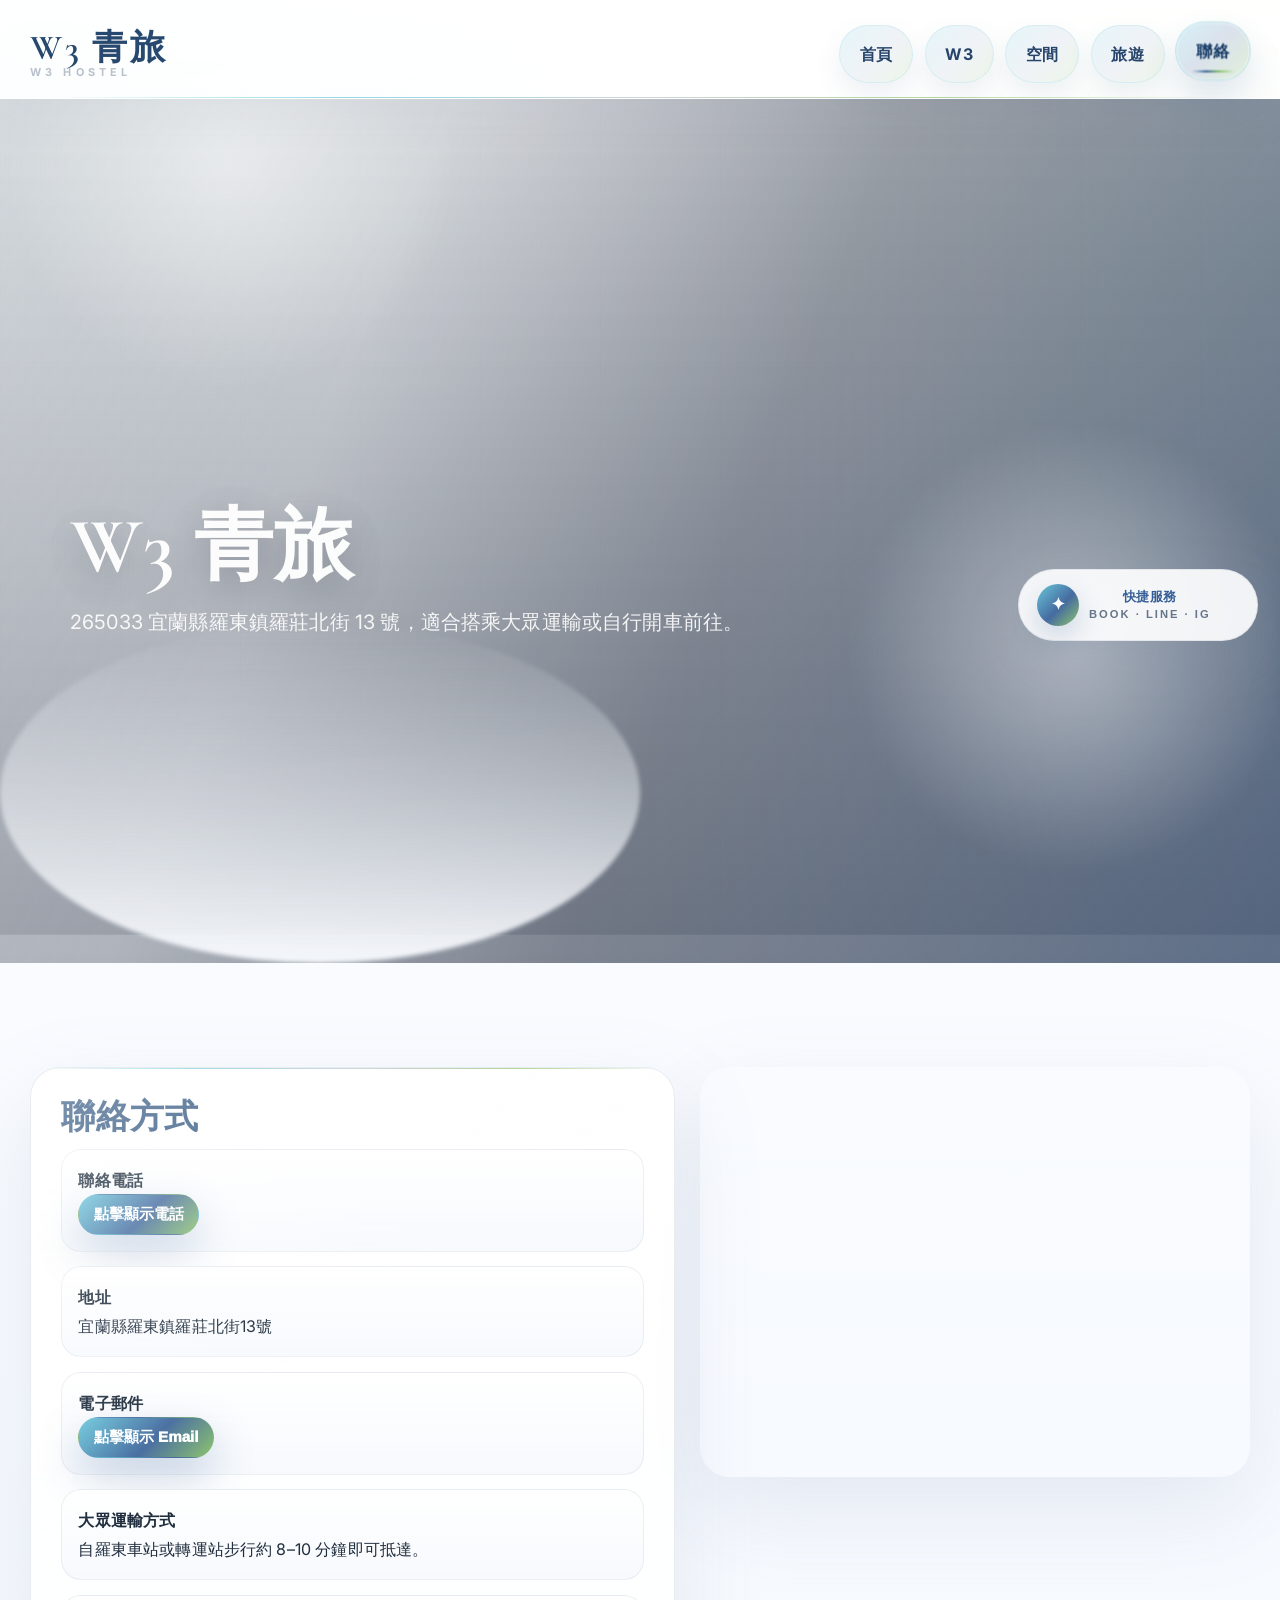
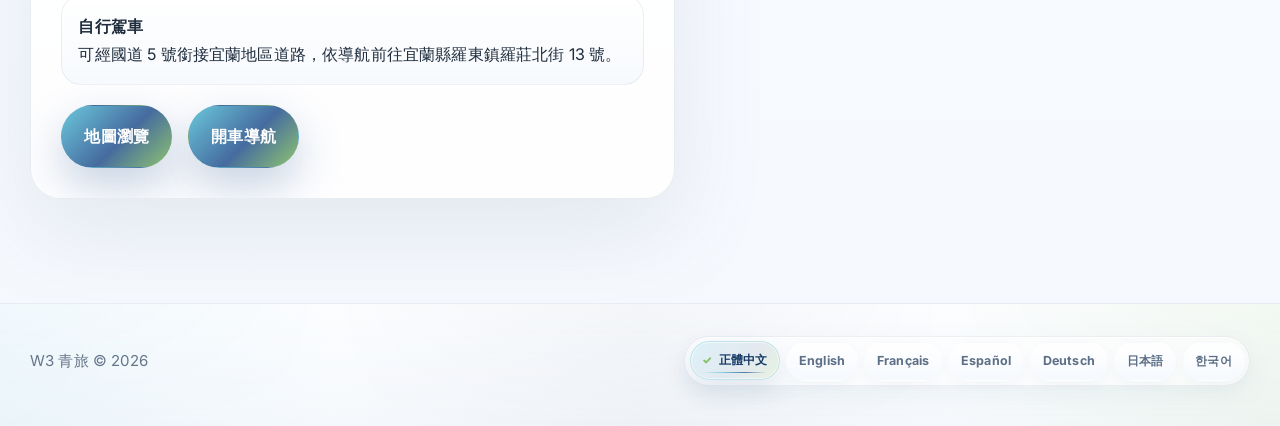
==== commit 8dc5be3d: "update" ====
--- a/contact.html
+++ b/contact.html
@@ -18,6 +18,8 @@
   <link rel="alternate" hreflang="zh-Hant" href="https://w3-hostel.win/contact.html" />
   <link rel="alternate" hreflang="en" href="https://w3-hostel.win/contact.html?lang=en" />
   <link rel="alternate" hreflang="fr" href="https://w3-hostel.win/contact.html?lang=fr" />
+  <link rel="alternate" hreflang="es" href="https://w3-hostel.win/contact.html?lang=es" />
+  <link rel="alternate" hreflang="de" href="https://w3-hostel.win/contact.html?lang=de" />
   <link rel="alternate" hreflang="ja" href="https://w3-hostel.win/contact.html?lang=ja" />
   <link rel="alternate" hreflang="ko" href="https://w3-hostel.win/contact.html?lang=ko" />
   <script type="application/ld+json">
@@ -141,6 +143,8 @@
         <button data-lang="zh-Hant" class="active">正體中文</button>
         <button data-lang="en">English</button>
         <button data-lang="fr">Français</button>
+        <button data-lang="es">Español</button>
+        <button data-lang="de">Deutsch</button>
         <button data-lang="ja">日本語</button>
         <button data-lang="ko">한국어</button>
       </div>
